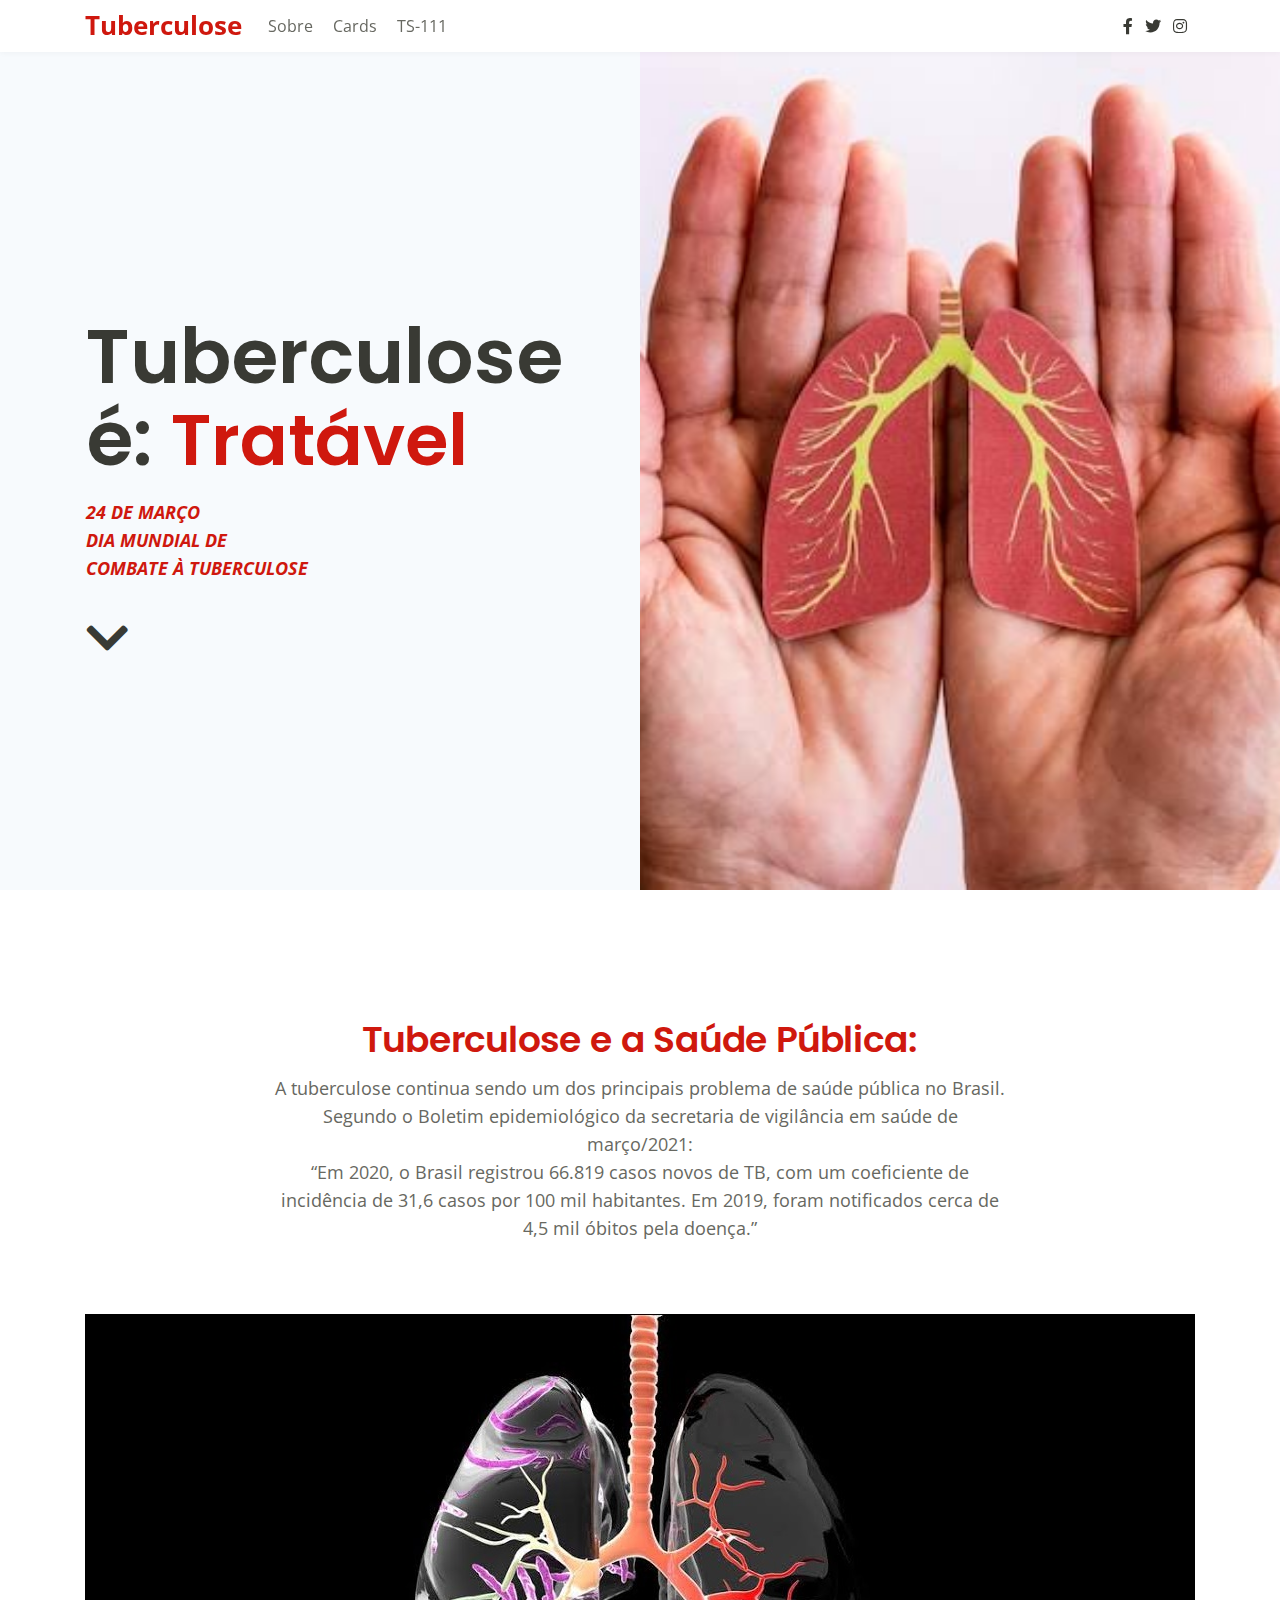
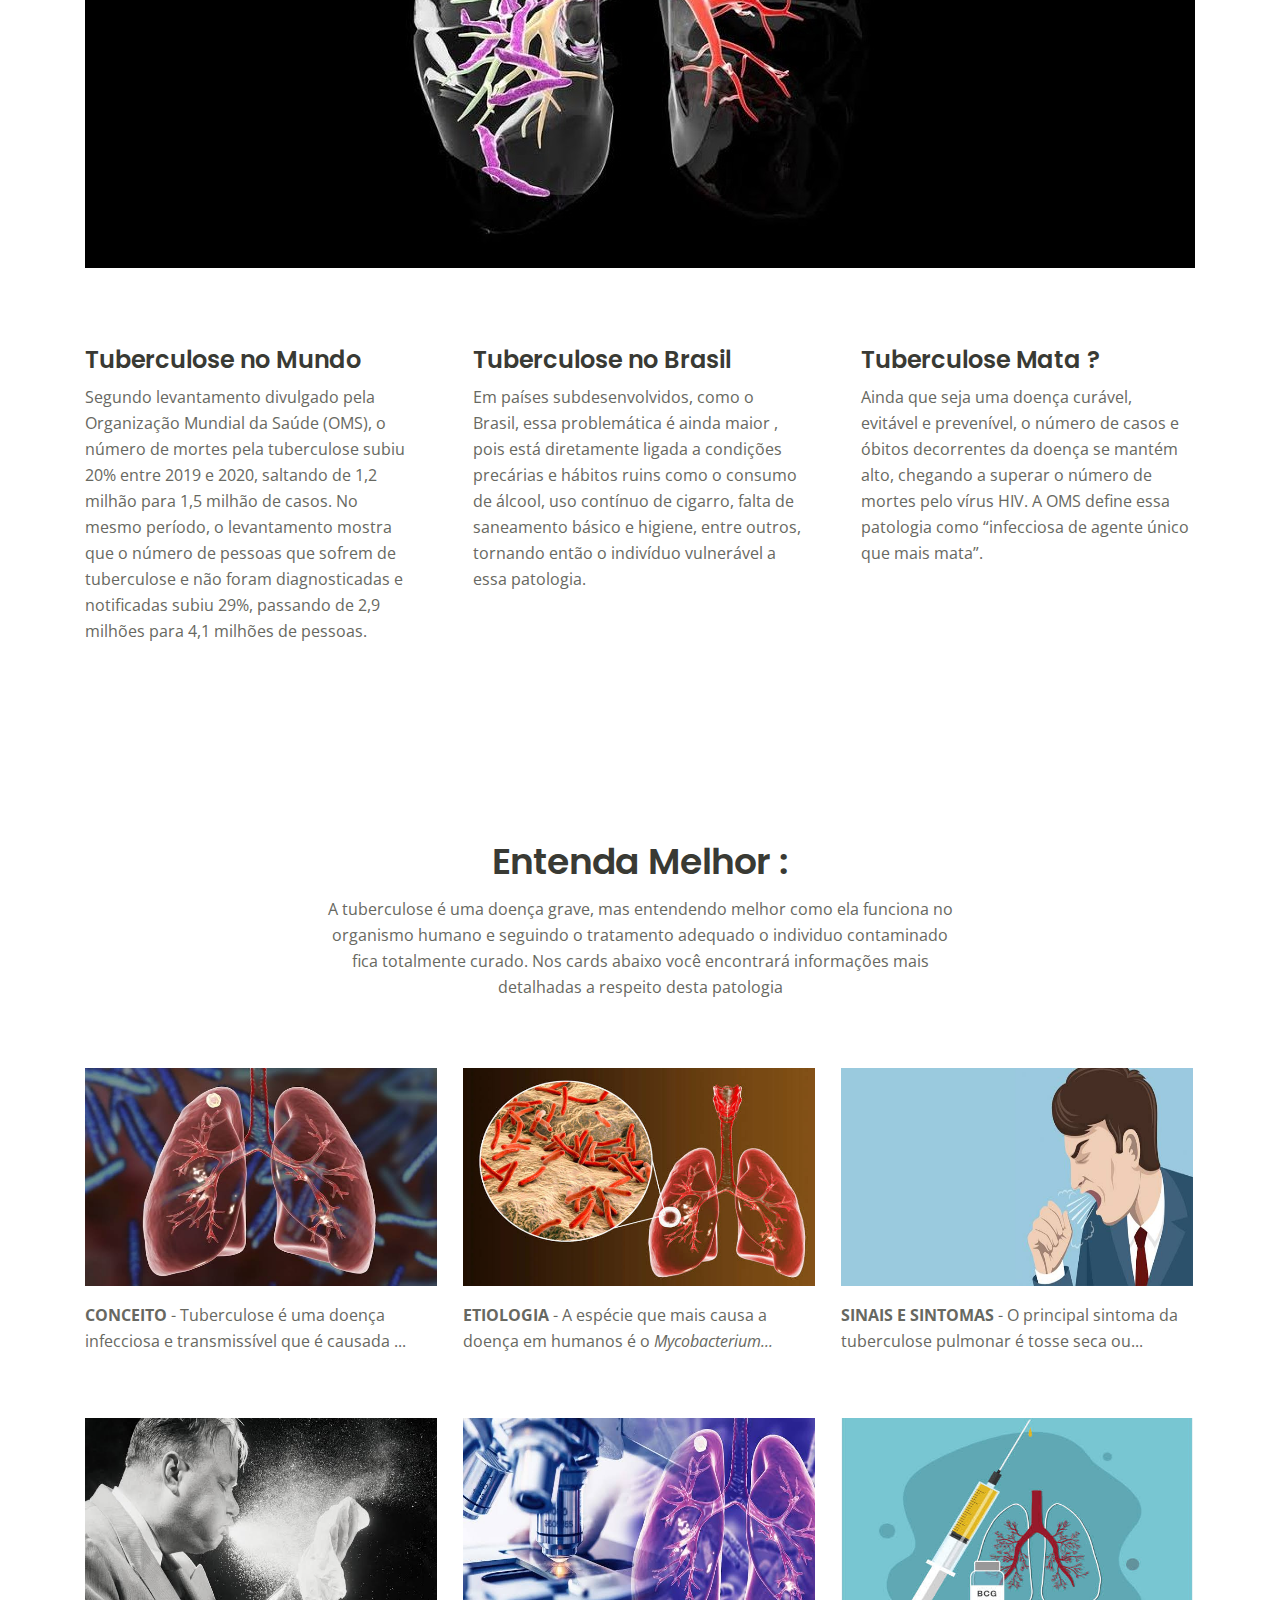
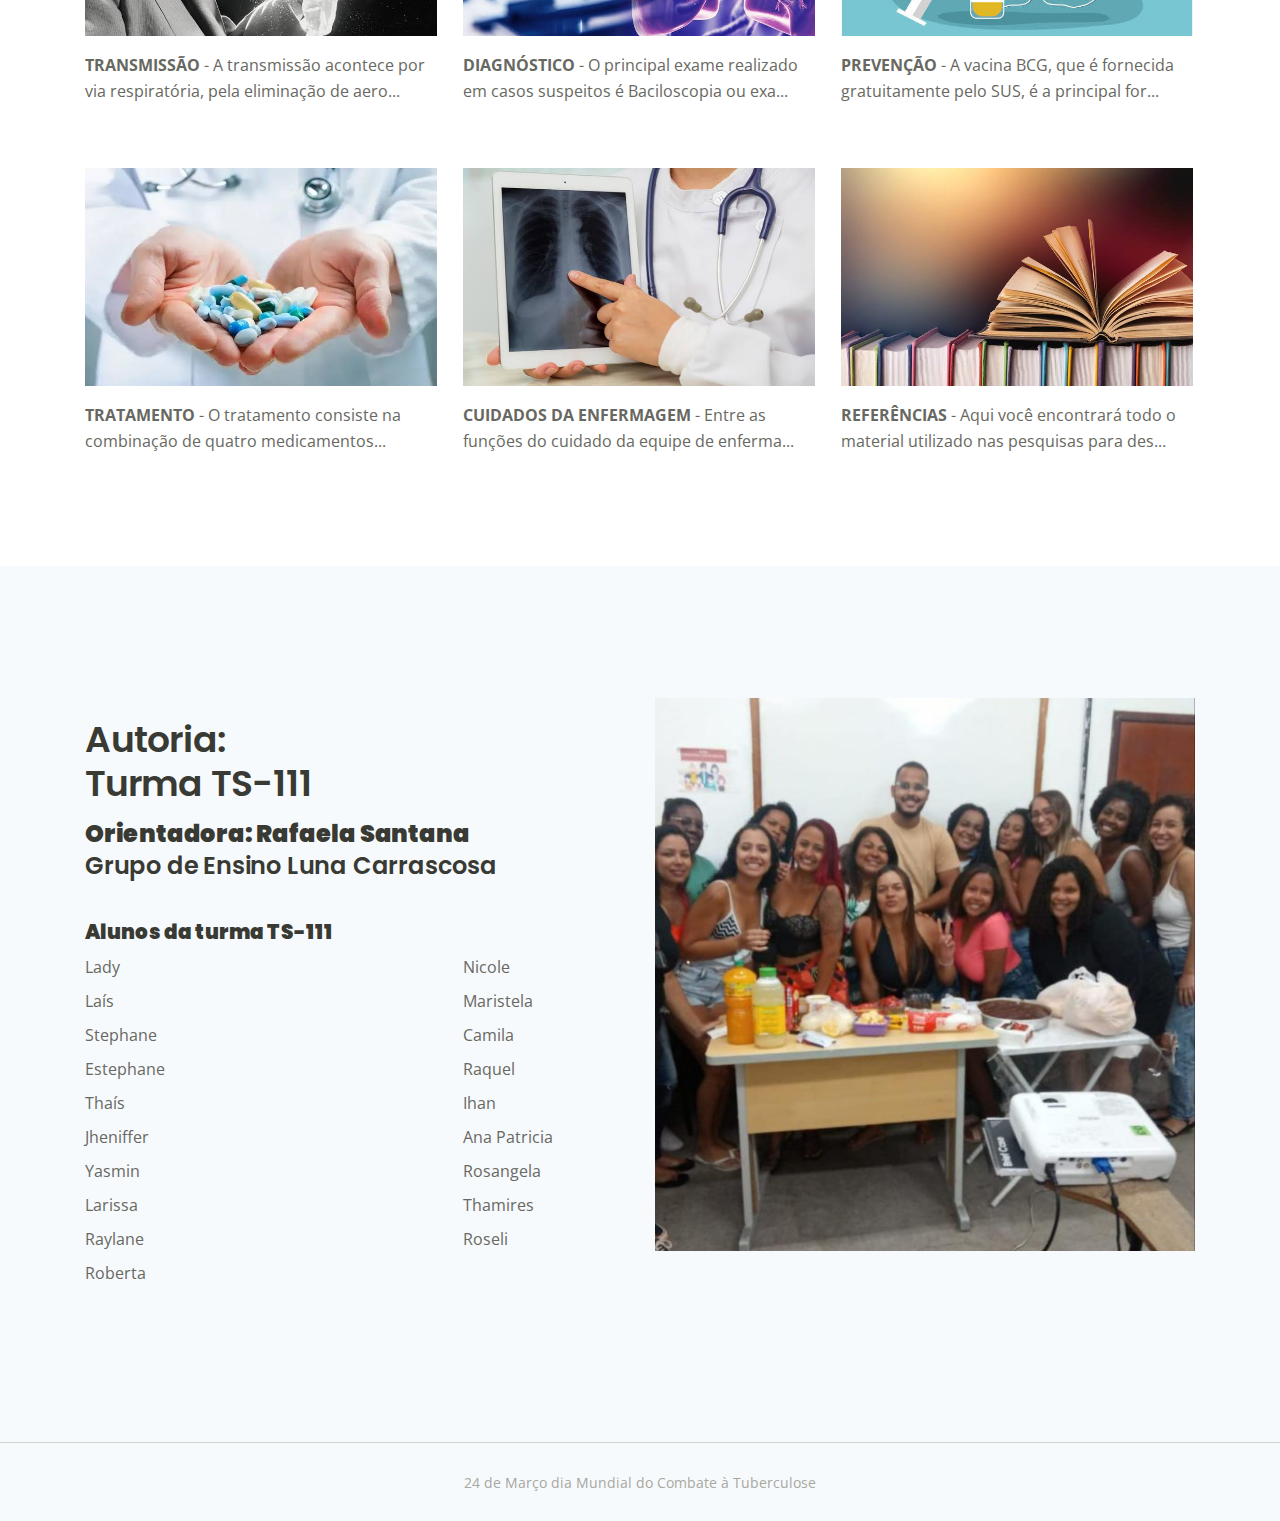
==== index.html @ 2d9b79b5 "favicon" ====
<!DOCTYPE html>
<html lang="en">
    <head>
        <meta charset="utf-8">
        <meta name="viewport" content="width=device-width, initial-scale=1, shrink-to-fit=no">
        
        <!-- SEO Meta Tags -->
        <meta name="description" content="Your description">
        <meta name="author" content="Your name">

        <!-- OG Meta Tags to improve the way the post looks when you share the page on Facebook, Twitter, LinkedIn -->
        <meta property="og:site_name" content="" /> <!-- website name -->
        <meta property="og:site" content="" /> <!-- website link -->
        <meta property="og:title" content=""/> <!-- title shown in the actual shared post -->
        <meta property="og:description" content="" /> <!-- description shown in the actual shared post -->
        <meta property="og:image" content="" /> <!-- image link, make sure it's jpg -->
        <meta property="og:url" content="" /> <!-- where do you want your post to link to -->
        <meta name="twitter:card" content="summary_large_image"> <!-- to have large image post format in Twitter -->

        <!-- Webpage Title -->
        <title>Tuberculose</title>
        
        <!-- Styles -->
        <link href="https://fonts.googleapis.com/css2?family=Open+Sans:ital,wght@0,400;0,600;0,700;1,400&family=Poppins:wght@600&display=swap" rel="stylesheet">
        <link href="css/bootstrap.css" rel="stylesheet">
        <link href="css/fontawesome-all.css" rel="stylesheet">
        <link href="css/styles.css" rel="stylesheet">
        
        <!-- Favicon  -->
        <link rel="icon" href="images/favicon1.png">
    </head>
    <body data-spy="scroll" data-target=".fixed-top">
        
        <!-- Navigation -->
        <nav class="navbar navbar-expand-lg fixed-top navbar-light">
            <div class="container">
                
                <!-- Text Logo - Use this if you don't have a graphic logo -->
                <a class="logotuberculose navbar-brand logo-text page-scroll" href="index.html">Tuberculose</a>

                <!-- Image Logo -->
                <!-- <a class="navbar-brand logo-image" href="index.html"><img src="images/logo.svg" alt="alternative"></a>  -->

                <button class="navbar-toggler p-0 border-0" type="button" data-toggle="offcanvas">
                    <span class="navbar-toggler-icon"></span>
                </button>

                <div class="navbar-collapse offcanvas-collapse" id="navbarsExampleDefault">
                    <ul class="navbar-nav">
                        <li class="nav-item">
                            <a class="nav-link page-scroll" href="#about">Sobre <span class="sr-only">(current)</span></a>
                        </li>
                        <!-- <li class="nav-item">
                            <a class="nav-link page-scroll" href="#services">Services</a>
                        </li> -->
                        <li class="nav-item">
                            <a class="nav-link page-scroll" href="#projects">Cards</a>
                        </li>
                        <li class="nav-item">
                            <a class="nav-link page-scroll" href="#contact">TS-111</a>
                        </li>
                    </ul>
                    <span class="nav-item social-icons ml-auto">
                        <a href="https://m.facebook.com/100064861501028/">
                            <span class="fab fa-facebook-f"></span>
                        </a>
                        <a href="https://twitter.com/minsaude?t=WbvckEgeOgrG7YgjN2jb_w&s=09">
                            <span class="fab fa-twitter"></span>
                        </a>
                        <a href="https://instagram.com/minsaude?igshid=YmMyMTA2M2Y=">
                            <span class="fab fa-instagram"></span>
                        </a>
                    </span>
                </div> <!-- end of navbar-collapse -->
            </div> <!-- end of container -->
        </nav> <!-- end of navbar -->
        <!-- end of navigation -->


        <!-- Header -->
        <header class="header">
            <div class="area-1">
                <div class="text-container">
                    <h1 class="h1-large">Tuberculose é: <span id="js-rotating">Tratável,Curável,Prevenível</span></h1>
                    <p class="p-large"><i><b><span class="marco24">24 DE MARÇO<br>DIA MUNDIAL DE<br> COMBATE À TUBERCULOSE</b></i></span> </p>
                    <a class="page-scroll" href="#about"><i class="fas fa-chevron-down"></i></a>
                </div> <!-- end of text-container -->
            </div><!-- end of area-1 on same line and no space between comments to eliminate margin white space --><div class="area-2"></div> <!-- end of area-2 -->
        </header> <!-- end of header -->
        <!-- end of header -->


        <!-- About -->
        <div id="about" class="basic-1">
            <div class="container">
                <div class="row">
                    <div class="col-lg-12">
                        <h2 class="h2-heading vermelhinho">Tuberculose e a Saúde Pública:</h2>
                        <p class="p-large">A tuberculose continua sendo um dos principais problema de saúde pública no Brasil. Segundo o Boletim epidemiológico da secretaria de vigilância em saúde de março/2021:<br> “Em 2020, o Brasil registrou 66.819 casos novos de TB, com um coeficiente de incidência de 31,6 casos por 100 mil habitantes. Em 2019, foram notificados cerca de 4,5 mil óbitos pela doença.”</p>
                    </div> <!-- end of col -->
                </div> <!-- end of row -->
                <div class="row">
                    <div class="col-lg-12">
                        <div class="image-container">
                            <img class="img-fluid" src="images/about.jpg" alt="alternative">
                        </div> <!-- end of image-container -->
                    </div> <!-- end of col -->
                </div> <!-- end of row -->
                <div class="row">
                    <div class="col-lg-12">
                        <div class="skill-box">
                            <h4>Tuberculose no Mundo</h4>
                            <p>Segundo levantamento divulgado pela Organização Mundial da Saúde (OMS), o número de mortes pela tuberculose subiu 20% entre 2019 e 2020, saltando de 1,2 milhão para 1,5 milhão de casos. No mesmo período, o levantamento mostra que o número de pessoas que sofrem de tuberculose e não foram diagnosticadas e notificadas subiu 29%, passando de 2,9 milhões para 4,1 milhões de pessoas.</p>
                        </div> <!-- end of skill-box -->
                        <div class="skill-box">
                            <h4>Tuberculose no Brasil</h4>
                            <p>Em países subdesenvolvidos, como o Brasil, essa problemática é ainda maior , pois está diretamente ligada a condições precárias e hábitos ruins como o consumo de álcool, uso contínuo de cigarro, falta de saneamento básico e higiene, entre outros, tornando então o indivíduo vulnerável a essa patologia.</p>
                        </div> <!-- end of skill-box -->
                        <div class="skill-box">
                            <h4>Tuberculose Mata ?</h4>
                            <p>Ainda que seja uma doença curável, evitável e prevenível, o número de casos e óbitos decorrentes da doença se mantém alto, chegando a superar o número de mortes pelo vírus HIV. A OMS define essa patologia como “infecciosa de agente único que mais mata”.</p>
                        </div> <!-- end of skill-box -->
                    </div> <!-- end of col -->
                </div> <!-- end of row -->
            </div> <!-- end of container -->
        </div> <!-- end of basic-1 -->
        <!-- end of about -->


        <!-- Services -->
        <!-- <div id="services" class="basic-2 bg-gray">
            <div class="container">
                <div class="row">
                    <div class="col-lg-12">
                        <h2 class="h2-heading">Odiout enimbait</h2>
                        <p class="p-heading">Odio ut enim blandit volutpat maecenas volutpat blandit aliquam etiam. Tortor dignissim convallis aenean et. Eget magna fermentum iaculis eu non</p>
                    </div> 
                </div> 
                <div class="row">
                    <div class="col-lg-6">
                        <ul class="list-unstyled first">
                            <li class="media">
                                <i class="fas fa-rocket"></i>
                                <div class="media-body">
                                    <h5>Faucibus pulvinar</h5>
                                    <p>Velit laoreet id donec ultrices tincidunt arcu habitasse platea dictumst quisque sagittis purus sit pulvinar</p>
                                </div>
                            </li>
                            <li class="media">
                                <i class="fas fa-bullhorn"></i>
                                <div class="media-body">
                                    <h5>Elementum integer</h5>
                                    <p>Velit laoreet id donec ultrices tincidunt arcu habitasse platea dictumst quisque sagittis purus sit pulvinar</p>
                                </div>
                            </li>
                            <li class="media">
                                <i class="fas fa-font"></i>
                                <div class="media-body">
                                    <h5>Enimnee Voluptare</h5>
                                    <p>Velit laoreet id donec ultrices tincidunt arcu habitasse platea dictumst quisque sagittis purus sit pulvinar</p>
                                </div>
                            </li>
                        </ul>
                    </div> 
                    <div class="col-lg-6">
                        <ul class="list-unstyled second">
                            <li class="media">
                                <i class="fas fa-keyboard"></i>
                                <div class="media-body">
                                    <h5>Dictumst quisque</h5>
                                    <p>Velit laoreet id donec ultrices tincidunt arcu habitasse platea dictumst quisque sagittis purus sit pulvinar</p>
                                </div>
                            </li>
                            <li class="media">
                                <i class="fas fa-photo-video"></i>
                                <div class="media-body">
                                    <h5>Purussit ametro</h5>
                                    <p>Velit laoreet id donec ultrices tincidunt arcu habitasse platea dictumst quisque sagittis purus sit pulvinar</p>
                                </div>
                            </li>
                            <li class="media">
                                <i class="fas fa-users"></i>
                                <div class="media-body">
                                    <h5>Conference speaking</h5>
                                    <p>Velit laoreet id donec ultrices tincidunt arcu habitasse platea dictumst quisque sagittis purus sit pulvinar</p>
                                </div>
                            </li>
                        </ul>
                    </div> 
                </div> 
            </div> 
        </div>  -->
        <!-- end of services -->


        <!-- Invitation -->

        <!-- <div class="basic-3">
            <div class="container">
                <div class="row">
                    <div class="col-lg-12">
                        <h4>Neque aliquam vestibulum morbi blandit cursus risus at. Donec adipiscing tristique risus nec feugiat in fermentum</h4>
                        <a class="btn-solid-lg page-scroll" href="#contact">Contact Me</a>
                    </div> 
                </div> 
            </div> 
        </div>  -->
        <!-- end of invitation -->


        <!-- Projects -->
        <div id="projects" class="cards-1">
            <div class="container">
                <div class="row">
                    <div class="col-lg-12">
                        <h2 class="h2-heading">Entenda Melhor :</h2>
                        <p class="p-heading">A tuberculose é uma doença grave, mas entendendo melhor como ela funciona no organismo humano e seguindo o tratamento adequado o individuo contaminado fica totalmente curado. Nos cards abaixo você encontrará informações mais detalhadas a respeito desta patologia</p>
                    </div> <!-- end of col -->
                </div> <!-- end of row -->
                <div class="row">
                    <div class="col-lg-12">
                        
                        <!-- Card -->
                        <div class="card">
                            <div class="card-image">
                                <a href="project.html">
                                    <img class="img-fluid" src="images/project-1.jpg" alt="alternative">
                                </a>
                            </div>
                            <div class="card-body">
                                <strong>CONCEITO</strong> - Tuberculose é uma doença infecciosa e transmissível que é causada ...
                            </div>
                        </div>
                        <!-- end of card -->

                        <!-- Card -->
                        <div class="card">
                            <div class="card-image">
                                <a href="project.html">
                                    <img class="img-fluid" src="images/project-2.jpg" alt="alternative">
                                </a>
                            </div>
                            <div class="card-body">
                                <strong>ETIOLOGIA</strong> - A espécie que mais causa a doença em humanos é o <i>Mycobacterium...</i>
                            </div>
                        </div>
                        <!-- end of card -->

                        <!-- Card -->
                        <div class="card">
                            <div class="card-image">
                                <a href="project.html">
                                    <img class="img-fluid" src="images/project-3.jpg" alt="alternative">
                                </a>
                            </div>
                            <div class="card-body">
                                <strong>SINAIS E SINTOMAS</strong> - O principal sintoma da tuberculose pulmonar é tosse seca ou...
                            </div>
                        </div>
                        <!-- end of card -->

                        <!-- Card -->
                        <div class="card">
                            <div class="card-image">
                                <a href="project.html">
                                    <img class="img-fluid" src="images/project-4.jpg" alt="alternative">
                                </a>
                            </div>
                            <div class="card-body">
                                <strong>TRANSMISSÃO</strong> - A transmissão acontece por via respiratória, pela eliminação de aero...
                            </div>
                        </div>
                        <!-- end of card -->

                        <!-- Card -->
                        <div class="card">
                            <div class="card-image">
                                <a href="project.html">
                                    <img class="img-fluid" src="images/project-5.jpg" alt="alternative">
                                </a>
                            </div>
                            <div class="card-body">
                                <strong>DIAGNÓSTICO</strong> - O principal exame realizado em casos suspeitos é Baciloscopia ou exa...
                            </div>
                        </div>
                        <!-- end of card -->

                        <!-- Card -->
                        <div class="card">
                            <div class="card-image">
                                <a href="project.html">
                                    <img class="img-fluid" src="images/project-6.jpg" alt="alternative">
                                </a>
                            </div>
                            <div class="card-body">
                                <strong>PREVENÇÃO</strong> - A vacina BCG, que é fornecida gratuitamente pelo SUS, é a principal for...
                            </div>
                        </div>
                        <!-- end of card -->

                        <!-- Card -->
                        <div class="card">
                            <div class="card-image">
                                <a href="project.html">
                                    <img class="img-fluid" src="images/project-7.jpg" alt="alternative">
                                </a>
                            </div>
                            <div class="card-body">
                                <strong>TRATAMENTO</strong> - O tratamento consiste na combinação de quatro medicamentos...
                            </div>
                        </div>
                        <!-- end of card -->

                        <!-- Card -->
                        <div class="card">
                            <div class="card-image">
                                <a href="project.html">
                                    <img class="img-fluid" src="images/project-8.jpg" alt="alternative">
                                </a>
                            </div>
                            <div class="card-body">
                                <strong>CUIDADOS DA ENFERMAGEM</strong> - Entre as funções do cuidado da equipe de enferma...
                            </div>
                        </div>
                        <!-- end of card -->

                        <!-- Card -->
                        <div class="card">
                            <div class="card-image">
                                <a href="project.html">
                                    <img class="img-fluid" src="images/project-9.jpg" alt="alternative">
                                </a>
                            </div>
                            <div class="card-body">
                                <strong>REFERÊNCIAS</strong> - Aqui você encontrará todo o material utilizado nas pesquisas para des...
                            </div>
                        </div>
                        <!-- end of card -->

                    </div> <!-- end of col -->
                </div> <!-- end of row -->
            </div> <!-- end of container -->
        </div> <!-- end of cards-1 -->
        <!-- end of projects -->


        <!-- Customers -->
        <!-- <div class="basic-4">
            <div class="container">
                <div class="row">
                    <div class="col-lg-12">
                        <p>Suspen disse pulvinar</p>
                        <div class="image-container">
                            <img class="img-fluid" src="images/customer-logo-1.png" alt="alternative">
                            <img class="img-fluid" src="images/customer-logo-2.png" alt="alternative">
                            <img class="img-fluid" src="images/customer-logo-3.png" alt="alternative">
                            <img class="img-fluid" src="images/customer-logo-4.png" alt="alternative">
                            <img class="img-fluid" src="images/customer-logo-5.png" alt="alternative">
                        </div> 
                    </div> 
                </div> 
            </div> 
        </div>  -->
        <!-- end of customers -->    


        <!-- Contact -->
        <div id="contact" class="form-1 bg-gray">
            <div class="container">
                <div class="row">
                    
                    <div class="col-lg-6">
                        <div class="text-container">
                            <h2 class="autoriah2">Autoria:<br> Turma TS-111</h2>
                            <h4 class="sub-heading"><b>Orientadora: Rafaela Santana</b><br>Grupo de Ensino Luna Carrascosa</h4>
                            

                            <!-- Contact Details -->
                            <ul class="list-unstyled li-space-lg">
                                <h5><b>Alunos da turma TS-111</b></h5>
                                <div class="divturma">
                                <div> <li>Lady  </li>
                                    <li>Laís   </li>
                                    <li>Stephane    </li>
                                    <li>Estephane     </li>
                                    <li> Thaís   </li>
                                    <li>Jheniffer   </li>
                                    <li>Yasmin  </li>
                                    <li>Larissa   </li>
                                    <li>Raylane    </li>
                                <li>Roberta</li></div>
                                    <div> <li>Nicole    </li>
                                        <li>Maristela   </li>
                                        <li>Camila    </li>
                                        <li>Raquel    </li>
                                        <li>Ihan   </li>
                                        <li>Ana Patricia   </li>
                                        <li>Rosangela </li>
                                        <li>Thamires   </li>
                                        <li>Roseli    </li></div></div>

                            </ul>
                            
                            <!-- end of contact details -->

                                <div class="hiden social-icons">
                                    <span class="fa-stack">
                                        <a href="#your-link">
                                            <i class="fas fa-circle fa-stack-2x"></i>
                                            <i class="fab fa-facebook-f fa-stack-1x"></i>
                                        </a>
                                    </span>
                                    <span class="fa-stack">
                                        <a href="#your-link">
                                            <i class="fas fa-circle fa-stack-2x"></i>
                                            <i class="fab fa-twitter fa-stack-1x"></i>
                                        </a>
                                    </span>
                                    <span class="fa-stack">
                                        <a href="#your-link">
                                            <i class="fas fa-circle fa-stack-2x"></i>
                                            <i class="fab fa-pinterest-p fa-stack-1x"></i>
                                        </a>
                                    </span>
                                    <span class="fa-stack">
                                        <a href="#your-link">
                                            <i class="fas fa-circle fa-stack-2x"></i>
                                            <i class="fab fa-instagram fa-stack-1x"></i>
                                        </a>
                                    </span>
                                    <span class="fa-stack">
                                        <a href="#your-link">
                                            <i class="fas fa-circle fa-stack-2x"></i>
                                            <i class="fab fa-instagram fa-stack-1x"></i>
                                        </a>
                                    </span>
                            </div> <!-- end of social icons -->
                        </div> <!-- end of text-container -->
                    </div> <!-- end of col -->
                    <div class="col-lg-6">
                        <img class="foto111" src="images/fotoTs111.jpg" alt="">
                        <!-- Contact Form -->
                        <!-- <form id="contactForm">
                            <div class="form-group">
                                <input type="text" class="form-control-input" id="cname" required>
                                <label class="label-control" for="cname">Name</label>
                            </div>
                            <div class="form-group">
                                <input type="email" class="form-control-input" id="cemail" required>
                                <label class="label-control" for="cemail">Email</label>
                            </div>
                            <div class="form-group">
                                <textarea class="form-control-textarea" id="cmessage" required></textarea>
                                <label class="label-control" for="cmessage">Project details</label>
                            </div>
                            <div class="form-group">
                                <button type="submit" class="form-control-submit-button">Submit</button>
                            </div>
                        </form> -->
                        <!-- end of contact form -->

                    </div> <!-- end of col-lg-6 -->
                </div> <!-- end of row -->
            </div> <!-- end of container -->
        </div> <!-- end of form-1 -->  
        <!-- end of contact -->


        <!-- Copyright -->
        <div class="copyright bg-gray">
            <div class="container">
                <div class="row">
                    <div class="col-lg-12">
                        <p class="p-small">24 de Março dia Mundial do Combate à Tuberculose</p>
                    </div> <!-- end of col -->
                </div> <!-- enf of row -->
            </div> <!-- end of container -->
        </div> <!-- end of copyright --> 
        <!-- end of copyright -->
        
            
        <!-- Scripts -->
        <script src="js/jquery.min.js"></script> <!-- jQuery for Bootstrap's JavaScript plugins -->
        <script src="js/bootstrap.min.js"></script> <!-- Bootstrap framework -->
        <script src="js/jquery.easing.min.js"></script> <!-- jQuery Easing for smooth scrolling between anchors -->
        <script src="js/morphext.min.js"></script> <!-- Morphtext rotating text in the header -->
        <script src="js/scripts.js"></script> <!-- Custom scripts -->
    </body>
</html>
---- css/styles.css ----
/* Description: Master CSS file */

/*****************************************
Table Of Contents:
- General Styles
- Navigation
- Header
- About
- Services
- Invitation
- Projects
- Customers
- Contact
- Copyright
- Back To Top Button
- Extra Pages
- Media Queries
******************************************/

/*****************************************
Colors:
- Backgrounds - light gray #f7fafd
- Buttons, icons - orange #d79491
- Headings text - dark gray #393a34
- Body text - dark gray #676861
******************************************/


/**************************/
/*     General Styles     */
/**************************/
.marco24{
	color: #cf180e;
}
.foto111{
	
	width: 100%;
	object-fit: contain;
}
.hiden{
	visibility: hidden;
	display: none;
}

.divturma{
	width: 100%;
	justify-content: space-between;
	display: flex;
}


body,
html {
    width: 100%;
	height: 100%;
}

body, p {
	color: #676861; 
	font: 400 1rem/1.625rem "Open Sans", sans-serif;
}

h1 {
	color: #393a34;
	font-weight: 600;
	font-size: 2.75rem;
	line-height: 3.375rem;
	font-family: "Poppins";
}

h2 {
	color: #393a34;
	font-weight: 600;
	font-size: 2.25rem;
	line-height: 2.75rem;
	font-family: "Poppins";
	letter-spacing: -0.2px;
}

h3 {
	color: #393a34;
	font-weight: 600;
	font-size: 1.75rem;
	line-height: 2.25rem;
	font-family: "Poppins";
	letter-spacing: -0.2px;
}

h4 {
	color: #393a34;
	font-weight: 600;
	font-size: 1.5rem;
	line-height: 2rem;
	font-family: "Poppins";
	letter-spacing: -0.2px;	
}

h5 {
	color: #393a34;
	font-weight: 600;
	font-size: 1.25rem;
	font-family: "Poppins";
	line-height: 1.75rem;
}

h6 {
	color: #393a34;
	font-weight: 600;
	font-size: 1rem;
	font-family: "Poppins";
	line-height: 1.5rem;
}

.p-large {
	font-size: 1.125rem;
	line-height: 1.75rem;
}

.p-small {
	font-size: 0.875rem;
	line-height: 1.5rem;
}

.testimonial-text {
	font-style: italic;
}

.testimonial-author {
	font-weight: 600;
	font-size: 1rem;
	line-height: 1.5rem;
	font-family: "Poppins";
}

.li-space-lg li {
	margin-bottom: 0.5rem;
}

a {
	color: #676861;
	text-decoration: underline;
}

a:hover {
	color: #676861;
	text-decoration: underline;
}

.no-line {
	text-decoration: none;
}

.no-line:hover {
	text-decoration: none;
}

.orange {
	color: #d79491;
}

.bg-gray {
	background-color: #f7fafd;
}

.hr-heading {
	width: 64px;
	height: 2px;
	margin-top: 0;
	border: none;
	background: linear-gradient(to bottom right, rgba(253, 111, 45, 1), rgba(248, 58, 94, 1));
	opacity: 0.8;
}

.btn-solid-reg {
	display: inline-block;
	padding: 1.375rem 2.25rem 1.375rem 2.25rem;
	border: 1px solid #d79491;
	background-color: #d79491;
	color: #ffffff;
	font-weight: 600;
	font-size: 0.875rem;
	line-height: 0;
	text-decoration: none;
	transition: all 0.2s;
}

.btn-solid-reg:hover {
	border: 1px solid #d79491;
	background-color: transparent;
	color: #d79491; /* needs to stay here because of the forced color property of a tag */
	text-decoration: none;
}

.btn-solid-lg {
	display: inline-block;
	padding: 1.625rem 2.625rem 1.625rem 2.625rem;
	border: 1px solid #d79491;
	background-color: #d79491;
	color: #ffffff;
	font-weight: 600;
	font-size: 0.875rem;
	line-height: 0;
	text-decoration: none;
	transition: all 0.2s;
}

.btn-solid-lg:hover {
	border: 1px solid #d79491;
	background-color: transparent;
	color: #d79491; /* needs to stay here because of the forced color property of a tag */
	text-decoration: none;
}

.btn-outline-reg {
	display: inline-block;
	padding: 1.375rem 2.25rem 1.375rem 2.25rem;
	border: 1px solid #393a34;
	background-color: transparent;
	color: #393a34;
	font-weight: 600;
	font-size: 0.875rem;
	line-height: 0;
	text-decoration: none;
	transition: all 0.2s;
}

.btn-outline-reg:hover {
	border: 1px solid #393a34;
	background-color: #393a34;
	color: #ffffff;
	text-decoration: none;
}

.btn-outline-lg {
	display: inline-block;
	padding: 1.625rem 2.625rem 1.625rem 2.625rem;
	border: 1px solid #393a34;
	background-color: transparent;
	color: #393a34;
	font-weight: 600;
	font-size: 0.875rem;
	line-height: 0;
	text-decoration: none;
	transition: all 0.2s;
}

.btn-outline-lg:hover {
	border: 1px solid #393a34;
	background-color: #393a34;
	color: #ffffff;
	text-decoration: none;
}

.btn-outline-sm {
	display: inline-block;
	padding: 1rem 1.5rem 1rem 1.5rem;
	border: 1px solid #393a34;
	background-color: transparent;
	color: #393a34;
	font-weight: 600;
	font-size: 0.875rem;
	line-height: 0;
	text-decoration: none;
	transition: all 0.2s;
}

.btn-outline-sm:hover {
	border: 1px solid #393a34;
	background-color: #393a34;
	color: #ffffff;
	text-decoration: none;
}

.form-group {
	position: relative;
	margin-bottom: 1.25rem;
}

.label-control {
	position: absolute;
	top: 0.875rem;
	left: 1.375rem;
	color: #7d838a;
	opacity: 1;
	font-size: 0.875rem;
	line-height: 1.5rem;
	cursor: text;
	transition: all 0.2s ease;
}

.form-control-input:focus + .label-control,
.form-control-input.notEmpty + .label-control,
.form-control-textarea:focus + .label-control,
.form-control-textarea.notEmpty + .label-control {
	top: 0.125rem;
	color: #393a34;
	opacity: 1;
	font-size: 0.75rem;
	font-weight: 700;
}

.form-control-input,
.form-control-select {
	display: block; /* needed for proper display of the label in Firefox, IE, Edge */
	width: 100%;
	padding-top: 1.125rem;
	padding-bottom: 0.125rem;
	padding-left: 1.25rem;
	border: 1px solid #dadada;
	background-color: #ffffff;
	color: #676861;
	font-size: 0.875rem;
	line-height: 1.875rem;
	transition: all 0.2s;
	-webkit-appearance: none; /* removes inner shadow on form inputs on ios safari */
}

.form-control-select {
	padding-top: 0.5rem;
	padding-bottom: 0.5rem;
	height: 3.25rem;
	color: #7d838a;
}

select {
    /* you should keep these first rules in place to maintain cross-browser behavior */
    -webkit-appearance: none;
	-moz-appearance: none;
	-ms-appearance: none;
    -o-appearance: none;
    appearance: none;
    background-image: url('../images/down-arrow.png');
    background-position: 96% 50%;
    background-repeat: no-repeat;
    outline: none;
}

.form-control-textarea {
	display: block; /* used to eliminate a bottom gap difference between Chrome and IE/FF */
	width: 100%;
	height: 13rem; /* used instead of html rows to normalize height between Chrome and IE/FF */
	padding-top: 1.5rem;
	padding-left: 1.25rem;
	border: 1px solid #dadada;
	background-color: #ffffff;
	color: #676861;
	font-size: 0.875rem;
	line-height: 1.5rem;
	transition: all 0.2s;
}

.form-control-input:focus,
.form-control-select:focus,
.form-control-textarea:focus {
	border: 1px solid #a1a1a1;
	outline: none; /* Removes blue border on focus */
}

.form-control-input:hover,
.form-control-select:hover,
.form-control-textarea:hover {
	border: 1px solid #a1a1a1;
}

.checkbox {
	font-size: 0.75rem;
	line-height: 1.25rem;
}

input[type='checkbox'] {
	vertical-align: -10%;
	margin-right: 0.5rem;
}

.form-control-submit-button {
	display: inline-block;
	width: 100%;
	height: 3.25rem;
	border: 1px solid #d79491;
	background-color: #d79491;
	color: #ffffff;
	font-weight: 600;
	font-size: 0.875rem;
	line-height: 0;
	cursor: pointer;
	transition: all 0.2s;
}

.form-control-submit-button:hover {
	border: 1px solid #d79491;
	background-color: transparent;
	color: #d79491;
}

/* Fade Animation For Image Lightbox And Morphtext - Magnific Popup  */
@-webkit-keyframes fadeIn {
	from {
		opacity: 0;
	}
	to {
		opacity: 1;
	}
}

@keyframes fadeIn {
	from {
		opacity: 0;
	}
	to {
		opacity: 1;
	}
}

.fadeIn {
	-webkit-animation: fadeIn 0.6s;
	animation: fadeIn 0.6s;
}

@-webkit-keyframes fadeOut {
	from {
		opacity: 1;
	}
	to {
		opacity: 0;
	}
}

@keyframes fadeOut {
	from {
		opacity: 1;
	}
	to {
		opacity: 0;
	}
}

.fadeOut {
	-webkit-animation: fadeOut 0.8s;
	animation: fadeOut 0.8s;
}
/* end of fade animation for image lightbox and morphtext - magnific popup */


/**********************/
/*     Navigation     */
/**********************/
.navbar {
	background-color: #ffffff;
	font-size: 1rem;
	line-height: 1rem;
	box-shadow: 0 1px 6px 0 rgba(0, 0, 0, 0.04);
}

.navbar .logo-image img {
    width: 91px;
	height: 22px;
}

.navbar .logo-text {
	/* color: #676861; */
	color: #cf180e;
	font-weight: 700;
	font-size: 1.625rem;
	line-height: 1rem;
	text-decoration: none;
}

.vermelhinho{
	color: #cf180e;
}
.navbar .logo-text:hover{
	color: #f30808;
}


.offcanvas-collapse {
	position: fixed;
	top: 3.25rem; /* adjusts the height between the top of the page and the offcanvas menu */
	bottom: 0;
	left: 100%;
	width: 100%;
	padding-right: 1rem;
	padding-left: 1rem;
	overflow-y: auto;
	visibility: hidden;
	background-color: #ffffff;
	transition: visibility .3s ease-in-out, -webkit-transform .3s ease-in-out;
	transition: transform .3s ease-in-out, visibility .3s ease-in-out;
	transition: transform .3s ease-in-out, visibility .3s ease-in-out, -webkit-transform .3s ease-in-out;
}

.offcanvas-collapse.open {
	visibility: visible;
	-webkit-transform: translateX(-100%);
	transform: translateX(-100%);
}

.navbar .navbar-nav {
	margin-top: 0.75rem;
	margin-bottom: 0.5rem;
}

.navbar .nav-item .nav-link {
	padding-top: 0.625rem;
	padding-bottom: 0.625rem;
	color: #676861;
	text-decoration: none;
	transition: all 0.2s ease;
}

.navbar .nav-item .nav-link:hover,
.navbar .nav-item .nav-link.active {
	color: #f30808;
}

.navbar .social-icons a {
	text-decoration: none;
}

.navbar .fab {
	margin-right: 0.5rem;
	font-size: 1rem;
	color: #393a34;
	text-decoration: none;
	transition: all 0.2s ease;
}

.navbar .fab:hover {
	color: #f30808;
}

.navbar .navbar-toggler {
	padding: 0;
	border: none;
	font-size: 1.25rem;
}


/******************/
/*     Header     */
/******************/
.header {
	background-color: #f7fafd;
}

.header .area-1 {
	padding: 8rem 1rem 5rem 1rem;
}

.header .text-container {
	max-width: 510px;
	margin-right: auto;
	margin-left: auto;
	text-align: center;
}

.header .h1-large {
	margin-bottom: 0.75rem;
}

.header #js-rotating {
	color: #cf180e;
	font-size: 4.405rem;
}

.header .p-large {
	margin-bottom: 1.5rem;
}

.header .fas {
	color: #393a34;
	font-size: 3rem;
	transition: all 0.2s; 
}

.header .fas:hover {
	color: #d79491;
}

.header .area-2 {
	height: 400px;
	background: url('../images/header-background.jpg') center center no-repeat;
	background-size: cover;
}


/*****************/
/*     About     */
/*****************/
.basic-1 {
	padding-top: 8rem;
	padding-bottom: 0.75rem;
}

.basic-1 .h2-heading {
	margin-bottom: 0.75rem;
	text-align: center;
}

.basic-1 .p-large {
	margin-bottom: 4.5rem;
	text-align: center;
}

.basic-1 .image-container {
	margin-bottom: 4.75rem;
}

.basic-1 .skill-box {
	margin-bottom: 2.5rem;
}


/********************/
/*     Services     */
/********************/
.basic-2 {
	padding-top: 8.25rem;
	padding-bottom: 5.375rem;
}

.basic-2 .h2-heading {
	margin-bottom: 0.75rem;
	text-align: center;
}

.basic-2 .p-heading {
	margin-bottom: 4rem;
	text-align: center;
}

.basic-2 .list-unstyled .media {
	margin-bottom: 2rem;
}

.basic-2 .list-unstyled .fas {
	margin-top: 0.125rem;
	color: #d79491;
	font-size: 3.25rem;
}

.basic-2 .list-unstyled .media-body {
	margin-left: 1.5rem;
}


/**********************/
/*     Invitation     */
/**********************/
.basic-3 {
	padding-top: 8rem;
	padding-bottom: 8.5rem;
	background: linear-gradient(to bottom right, rgba(214, 147, 145, 0.9), rgba(214, 147, 145, 0.9)), url('../images/invitation-background.jpg') center center no-repeat;
	background-size: cover;
	text-align: center;
}

.basic-3 h4 {
	margin-bottom: 1.75rem;
	color: #ffffff;
}

.basic-3 .btn-solid-lg {
	border-color: #ffffff;
	background-color: #ffffff;
	color: #d79491;
}

.basic-3 .btn-solid-lg:hover {
	background-color: transparent;
	color: #ffffff;
}


/********************/
/*     Projects     */
/********************/
.cards-1 {
	padding-top: 4rem;
	padding-bottom: 3rem;
}

.cards-1 .h2-heading {
	margin-bottom: 0.75rem;
	text-align: center;
}

.cards-1 .p-heading {
	margin-bottom: 4.25rem;
	text-align: center;
}

.cards-1 .card {
	margin-bottom: 4rem;
	border: none;
}

/* Hover Animation */
.cards-1 .card-image {
	overflow: hidden;
	margin-right: auto;
	margin-left: auto;
}

.cards-1 .card-image img {
	margin: 0;
	transition: all 0.2s;
	height: 218px;
    width: 400px;
}

.cards-1 .card-image:hover img {
	-moz-transform: scale(1.15);
	-webkit-transform: scale(1.15);
	transform: scale(1.15);
} 
/* end of hover animation */

.cards-1 .card-body {
	padding: 1rem 0 0 0;
}


/*********************/
/*     Customers     */
/*********************/
.basic-4 {
	padding-top: 1rem;
	padding-bottom: 6rem;
	text-align: center;
}

.basic-4 p {
	margin-bottom: 1.75rem;
}

.basic-4 img {
	display: block;
	max-width: 180px;
	margin-right: auto;
	margin-bottom: 2.75rem;
	margin-left: auto;
}


/*******************/
/*     Contact     */
/*******************/
.form-1 {
	padding-top: 8.25rem;
	padding-bottom: 7.25rem;
}

.form-1 .text-container {
	margin-bottom: 4.5rem;
}

.form-1 h2 {
	margin-bottom: 0.75rem;
}

.form-1 .sub-heading {
	margin-bottom: 2.25rem;
}

.form-1 .list-unstyled {
	margin-bottom: 2rem;
}

.form-1 .fa-stack {
	width: 2em;
	margin-right: 0.25rem;
	font-size: 1.5rem;
}

.form-1 .fa-stack-2x {
	color: #d79491;
	transition: all 0.2s ease;
}

.form-1 .fa-stack-1x {
	color: #ffffff;
	transition: all 0.2s ease;
}

.form-1 .fa-stack:hover .fa-stack-2x {
	color: #393a34;
}

.form-1 .fa-stack:hover .fa-stack-1x {
	color: #ffffff;
}


/*********************/
/*     Copyright     */
/*********************/
.copyright {
	padding-top: 1.75rem;
	padding-bottom: 0.625rem;
	border-top: 1px solid #d2d3cc;
	text-align: center;
}

.copyright p,
.copyright a {
	color: #a7a89f;
	text-decoration: none;
}


/******************************/
/*     Back To Top Button     */
/******************************/
a.back-to-top {
	position: fixed;
	z-index: 999;
	right: 12px;
	bottom: 12px;
	display: none;
	width: 42px;
	height: 42px;
	border-radius: 30px;
	background: #cf180e85 url("../images/up-arrow.png") no-repeat center 47%;
	background-size: 18px 18px;
	text-indent: -9999px;
}

a:hover.back-to-top {
	background-color: #cf180e85;
}


/***********************/
/*     Extra Pages     */
/***********************/
.ex-header {
	padding-top: 8.5rem;
	padding-bottom: 4.5rem;
}

.ex-basic-1 .list-unstyled .fas {
	color: #d79491;
	font-size: 0.375rem;
	line-height: 1.625rem;
}

.ex-basic-1 .list-unstyled .media-body {
	margin-left: 0.5rem;
}

.ex-basic-1 .text-box {
	padding: 1.25rem 1.25rem 0.5rem 1.25rem;
	background-color: #f7fafd;
}

.ex-cards-1 .card {
	border: none;
	background-color: transparent;
}

.ex-cards-1 .card .fa-stack {
	width: 2em;
	font-size: 1.125rem;
}

.ex-cards-1 .card .fa-stack-2x {
	color: #d79491;
}

.ex-cards-1 .card .fa-stack-1x {
	color: #ffffff;
	font-weight: 600;
	line-height: 2.125rem;
}

.ex-cards-1 .card .list-unstyled .media-body {
	margin-left: 0.75rem;
}

.ex-cards-1 .card .list-unstyled .media-body h5 {
	margin-top: 0.125rem;
	margin-bottom: 0.375rem;
}

.ex-form-1 .text-box {
	padding: 2.5rem 1.5rem 1.5rem 1.75rem;
	border-radius: 10px;
	background-color: #f7fafd;
}


/*************************/
/*     Media Queries     */
/*************************/	
/* Min-width 768px */
@media (max-width: 600px){
	.header #js-rotating {
		color: #cf180e;
		font-size: 3.405rem;
	}
}

@media (min-width: 768px) {

	/* Header */
	.header .area-2 {
		height: 500px;
	}


	/* end of header */


	/* Partners */
	.basic-4 img {
		display: inline-block;
		margin-right: 1rem;
		margin-left: 1rem;
	}
	/* end of partners */


	/* Extra Pages */
	.ex-basic-1 .text-box {
		padding: 2rem 2rem 1.125rem 2rem;
	}
	/* end of extra pages */
}
/* end of min-width 768px */


/* Min-width 992px */
@media (min-width: 992px) {
	
	/* General Styles */
	.h2-heading {
		width: 35.25rem;
		margin-right: auto;
		margin-left: auto;
	}

	.p-heading {
		width: 40rem;
		margin-right: auto;
		margin-left: auto;
	}
	/* end of general styles */


	/* Navigation */
	.offcanvas-collapse {
		position: static;
		top: auto;
		bottom: auto;
		left: auto;
		width: auto;
		padding-right: 0;
		padding-left: 0;
		background-color: transparent;
		overflow-y: visible;
		visibility: visible;
	}

	.offcanvas-collapse.open {
		-webkit-transform: none;
		transform: none;
	}

	.navbar .navbar-brand {
		padding-top: 0.25rem;
		padding-bottom: 0.375rem;
	}

	.navbar .navbar-nav {
		margin-top: 0;
		margin-bottom: 0;
	}
	
	.navbar .nav-item .nav-link {
		padding-right: 0.625rem;
		padding-left: 0.625rem;
	}
	/* end of navigation */
	

	/* Header */
	.header {
		height: 700px;
	}

	.header .area-1 {
		display: inline-block;
		width: 50%;
		height: 100%;
		padding: 14.5rem 0 0 0;
	}

	.header .text-container {
		width: 400px;
		max-width: 100%;
		margin-right: 3.5rem;
		text-align: left;
	}

	.header .area-2 {
		display: inline-block;
		width: 50%;
		height: 100%;
		vertical-align: top;
	}
	/* end of header */


	/* About */
	.basic-1 .p-large {
		width: 46rem;
		margin-right: auto;
		margin-left: auto;
	}
	/* end of about */


	/* Invitation */
	.basic-3 h4 {
		width: 48rem;
		margin-right: auto;
		margin-left: auto;
	}
	/* end of invitation */


	/* Projects */
	.cards-1 .card {
		display: inline-block;
		width: 300px;
		vertical-align: top;
	}
	
	.cards-1 .card:nth-of-type(3n+2) {
		margin-right: 0.625rem;
		margin-left: 0.625rem;
	}
	/* end of projects */


	/* Contact */
	.form-1 .text-container {
		margin-bottom: 0;
	}
	/* end of contact */


	/* Extra Pages */
	.ex-cards-1 .card {
		display: inline-block;
		width: 296px;
		vertical-align: top;
	}

	.ex-cards-1 .card:nth-of-type(3n+2) {
		margin-right: 1rem;
		margin-left: 1rem;
	}
	/* end of extra pages */
}
/* end of min-width 992px */


/* Min-width 1200px */
@media (min-width: 1200px) {

	/* General Styles */
	.h1-large {
		font-size: 4.75rem;
		line-height: 5.125rem;
	}
	/* end of general styles */


	/* Header */
	.header {
		height: 890px;
	}

	.header .area-1 {
		padding-top: 19.75rem;
	}

	.header .text-container {
		width: 460px;
		margin-right: 5.875rem;
	}

	.header .h1-large {
		margin-bottom: 1rem;
	}

	.header .p-large {
		margin-bottom: 2rem;
	}
	/* end of header */


	/* About */
	.basic-1 {
		padding-bottom: 4.75rem;
	}

	.basic-1 .skill-box {
		display: inline-block;
		width: 330px;
		vertical-align: top;
	}
	
	.basic-1 .skill-box:nth-of-type(3n+2) {
		margin-right: 3.375rem;
		margin-left: 3.375rem;
	}
	/* end of about */


	/* Services */
	.basic-2 .list-unstyled.first {
		margin-right: 1.75rem;
	}

	.basic-2 .list-unstyled.second {
		margin-left: 1.75rem;
	}
	/* end of services */


	/* Projects */
	.cards-1 .card {
		width: 352px;
	}
	
	.cards-1 .card:nth-of-type(3n+2) {
		margin-right: 1.375rem;
		margin-left: 1.375rem;
	}
	/* end of projects */


	/* Partners */
	.basic-4 img {
		margin-right: 1.5rem;
		margin-left: 1.5rem;
	}

	.basic-4 img:first-of-type {
		margin-left: 0;
	}

	.basic-4 img:last-of-type {
		margin-right: 0;
	}
	/* end of partners */


	/* Contact */
	.form-1 .text-container {
		margin-top: 1.25rem;
		margin-right: 4.5rem;
	}
	/* end of contact */


	/* Extra Pages */
	.ex-cards-1 .card {
		width: 336px;
	}

	.ex-cards-1 .card:nth-of-type(3n+2) {
		margin-right: 2.875rem;
		margin-left: 2.875rem;
	}
	/* end of extra pages */
}
/* end of min-width 1200px */
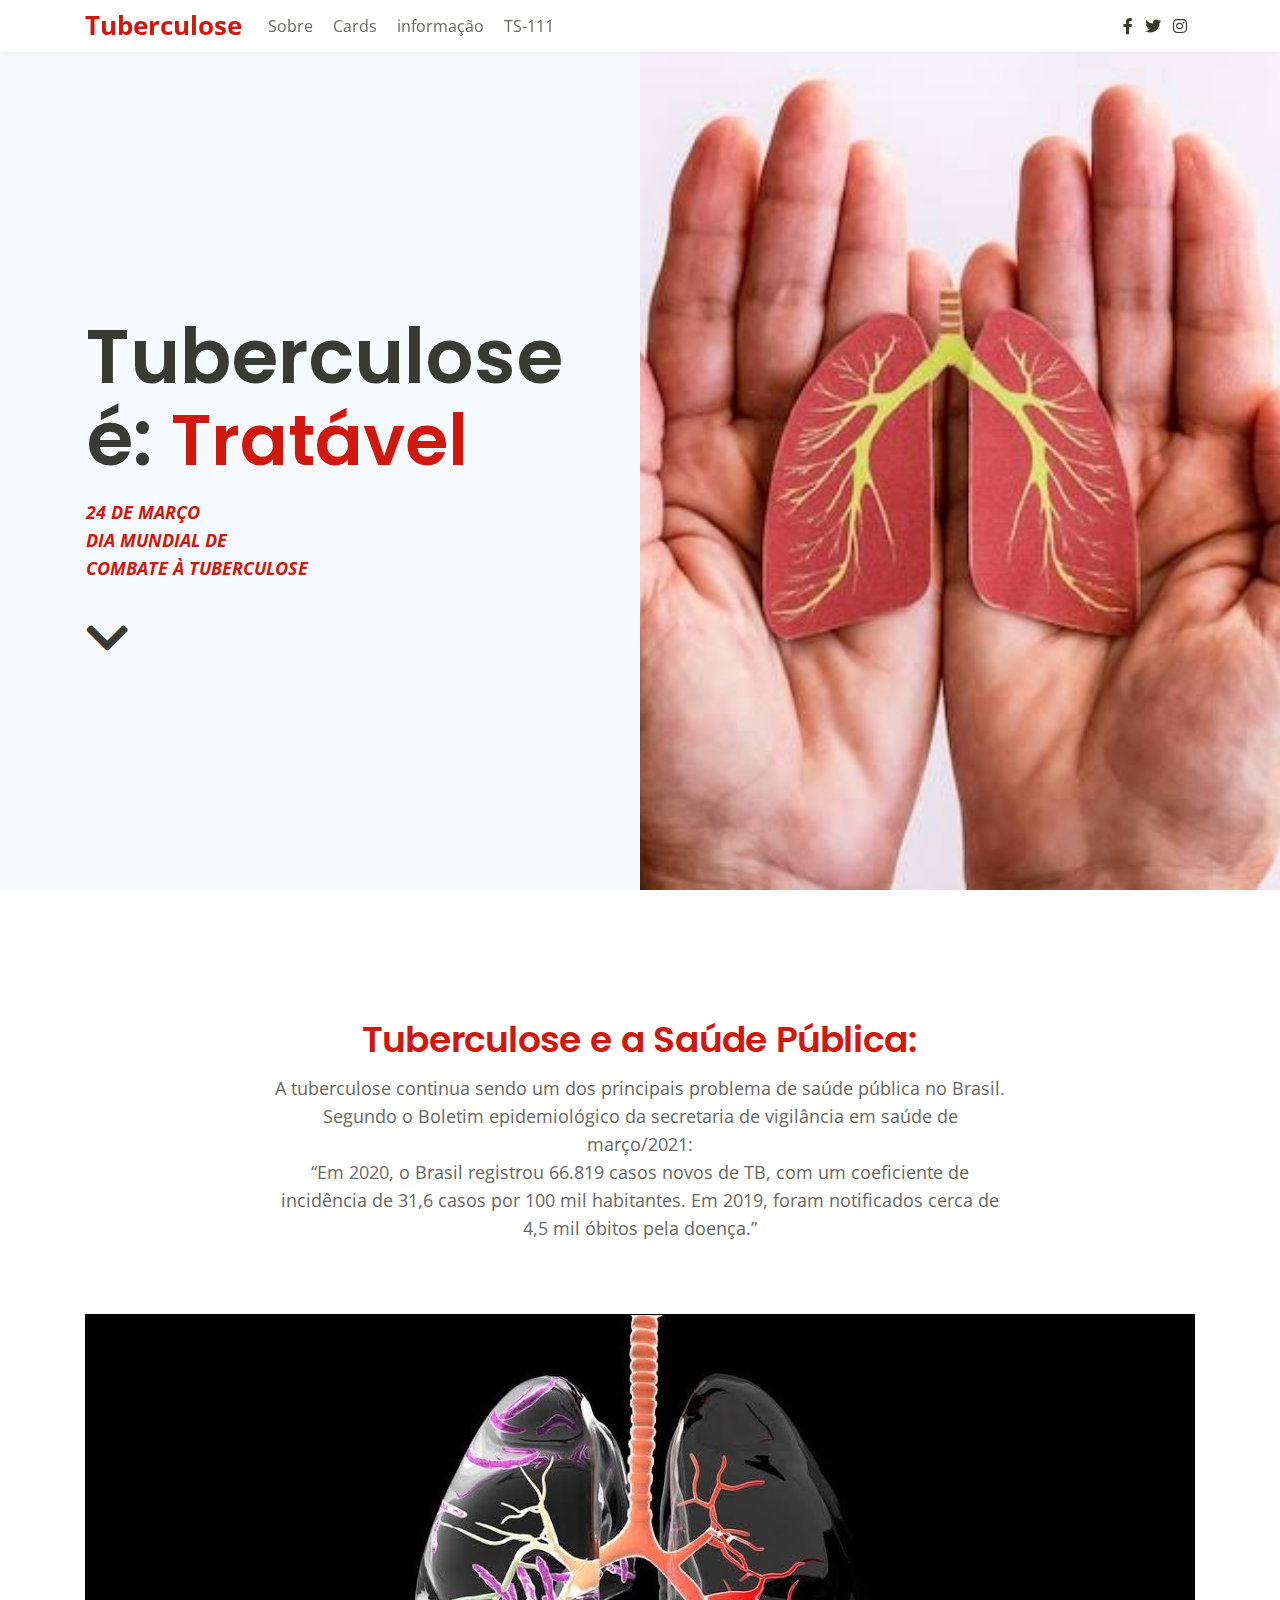
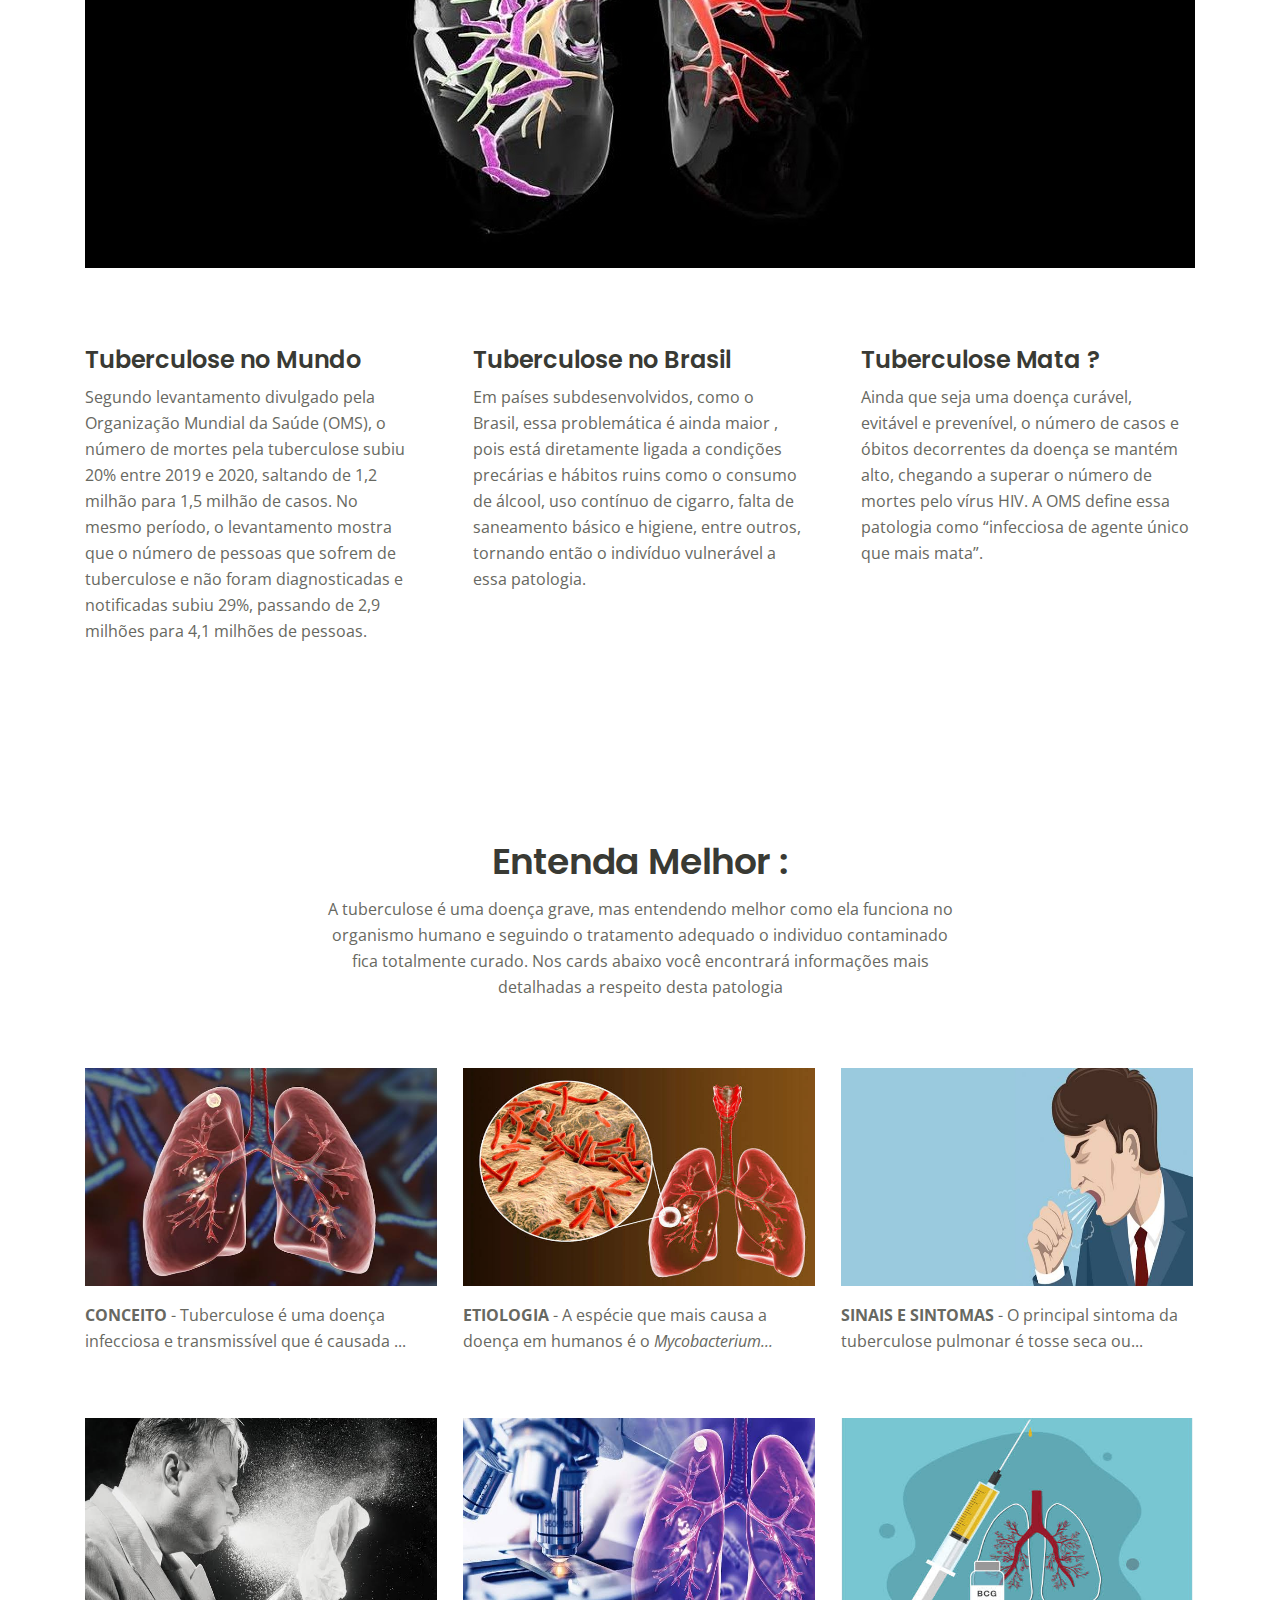
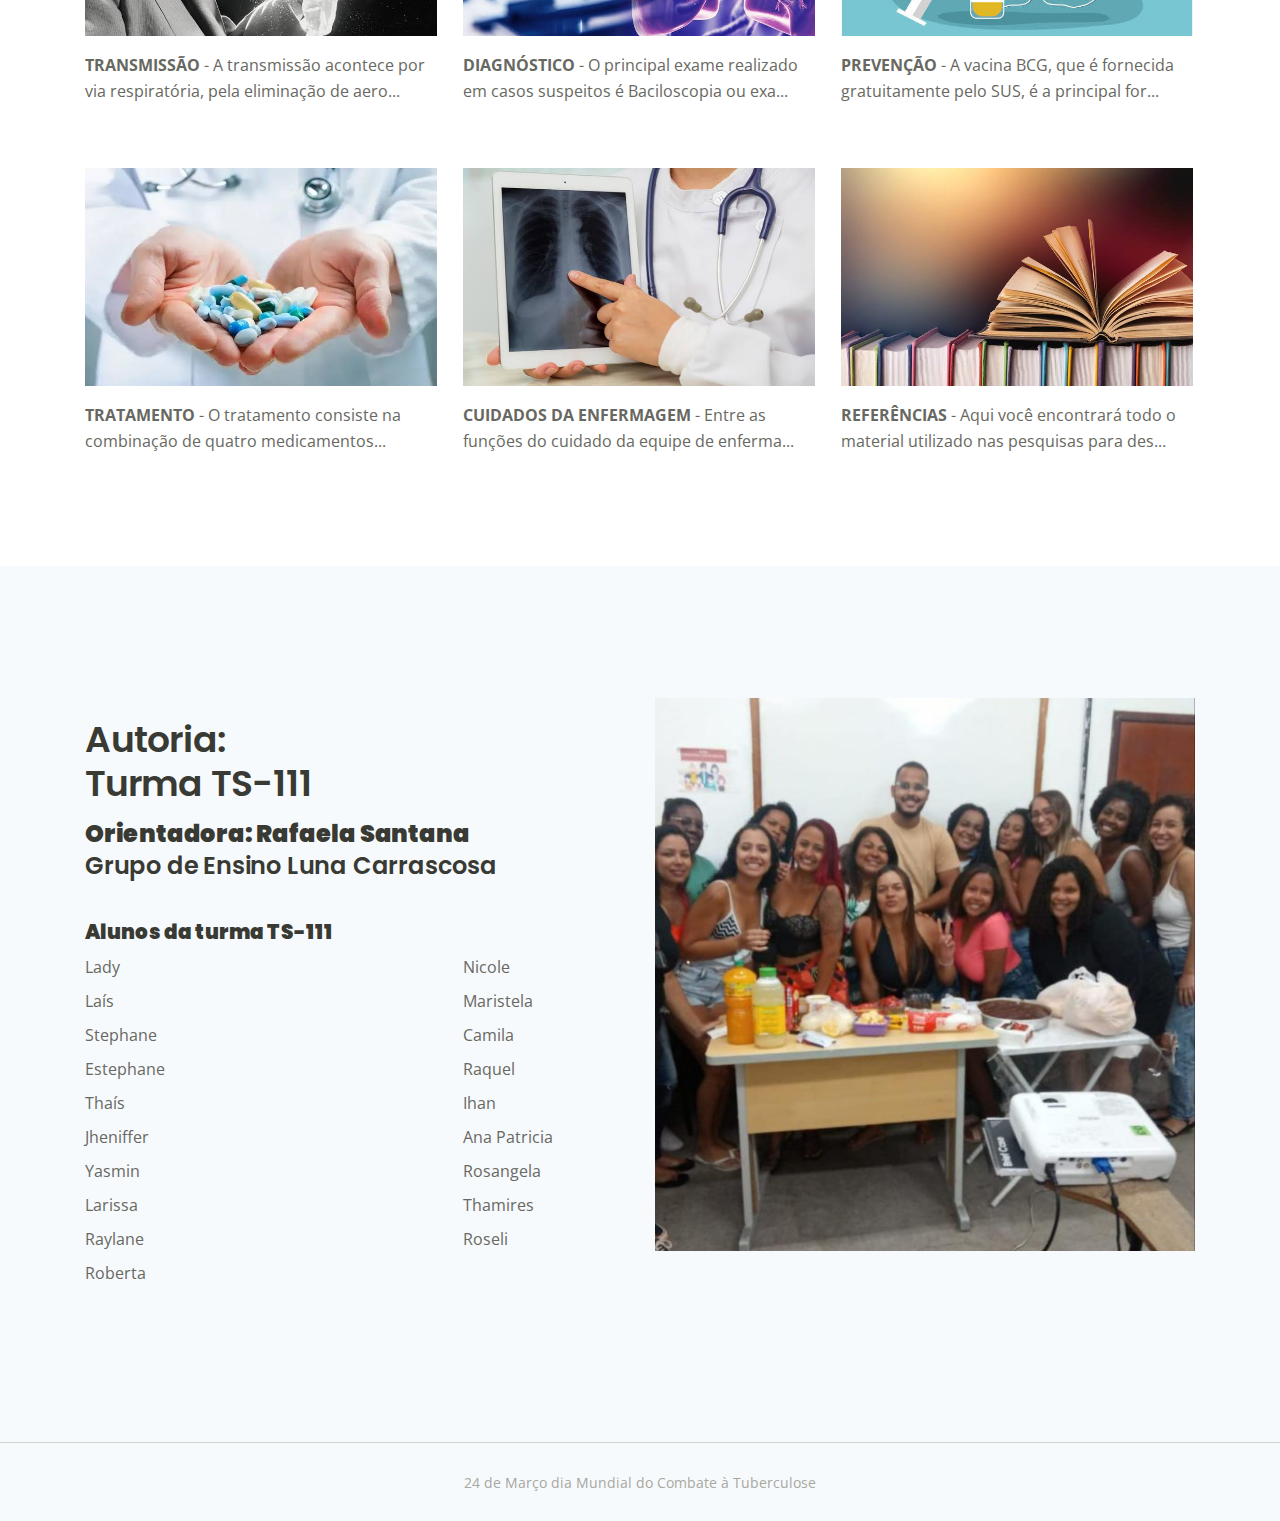
==== commit 023b4d54: "corrigido rotas" ====
--- a/index.html
+++ b/index.html
@@ -1,5 +1,6 @@
 <!DOCTYPE html>
-<html lang="en">
+<html class="suave" lang="en">
+
     <head>
         <meta charset="utf-8">
         <meta name="viewport" content="width=device-width, initial-scale=1, shrink-to-fit=no">
@@ -36,7 +37,7 @@
             <div class="container">
                 
                 <!-- Text Logo - Use this if you don't have a graphic logo -->
-                <a class="logotuberculose navbar-brand logo-text page-scroll" href="index.html">Tuberculose</a>
+                <a class="logotuberculose  navbar-brand logo-text  " href="index.html#">Tuberculose</a>
 
                 <!-- Image Logo -->
                 <!-- <a class="navbar-brand logo-image" href="index.html"><img src="images/logo.svg" alt="alternative"></a>  -->
@@ -48,16 +49,19 @@
                 <div class="navbar-collapse offcanvas-collapse" id="navbarsExampleDefault">
                     <ul class="navbar-nav">
                         <li class="nav-item">
-                            <a class="nav-link page-scroll" href="#about">Sobre <span class="sr-only">(current)</span></a>
+                            <a class="nav-link " href="#about">Sobre <span class="sr-only">(current)</span></a>
                         </li>
                         <!-- <li class="nav-item">
-                            <a class="nav-link page-scroll" href="#services">Services</a>
+                            <a class="nav-link  " href="#services">Services</a>
                         </li> -->
                         <li class="nav-item">
-                            <a class="nav-link page-scroll" href="#projects">Cards</a>
+                            <a class="nav-link " href="#cards">Cards</a>
                         </li>
                         <li class="nav-item">
-                            <a class="nav-link page-scroll" href="#contact">TS-111</a>
+                            <a class="nav-link " href="informacao.html#">informação</a>
+                        </li>
+                        <li class="nav-item">
+                            <a class="nav-link " href="#contact">TS-111</a>
                         </li>
                     </ul>
                     <span class="nav-item social-icons ml-auto">
@@ -83,7 +87,7 @@
                 <div class="text-container">
                     <h1 class="h1-large">Tuberculose é: <span id="js-rotating">Tratável,Curável,Prevenível</span></h1>
                     <p class="p-large"><i><b><span class="marco24">24 DE MARÇO<br>DIA MUNDIAL DE<br> COMBATE À TUBERCULOSE</b></i></span> </p>
-                    <a class="page-scroll" href="#about"><i class="fas fa-chevron-down"></i></a>
+                    <a class=" " href="#about"><i class="fas fa-chevron-down"></i></a>
                 </div> <!-- end of text-container -->
             </div><!-- end of area-1 on same line and no space between comments to eliminate margin white space --><div class="area-2"></div> <!-- end of area-2 -->
         </header> <!-- end of header -->
@@ -127,89 +131,9 @@
         <!-- end of about -->
 
 
-        <!-- Services -->
-        <!-- <div id="services" class="basic-2 bg-gray">
-            <div class="container">
-                <div class="row">
-                    <div class="col-lg-12">
-                        <h2 class="h2-heading">Odiout enimbait</h2>
-                        <p class="p-heading">Odio ut enim blandit volutpat maecenas volutpat blandit aliquam etiam. Tortor dignissim convallis aenean et. Eget magna fermentum iaculis eu non</p>
-                    </div> 
-                </div> 
-                <div class="row">
-                    <div class="col-lg-6">
-                        <ul class="list-unstyled first">
-                            <li class="media">
-                                <i class="fas fa-rocket"></i>
-                                <div class="media-body">
-                                    <h5>Faucibus pulvinar</h5>
-                                    <p>Velit laoreet id donec ultrices tincidunt arcu habitasse platea dictumst quisque sagittis purus sit pulvinar</p>
-                                </div>
-                            </li>
-                            <li class="media">
-                                <i class="fas fa-bullhorn"></i>
-                                <div class="media-body">
-                                    <h5>Elementum integer</h5>
-                                    <p>Velit laoreet id donec ultrices tincidunt arcu habitasse platea dictumst quisque sagittis purus sit pulvinar</p>
-                                </div>
-                            </li>
-                            <li class="media">
-                                <i class="fas fa-font"></i>
-                                <div class="media-body">
-                                    <h5>Enimnee Voluptare</h5>
-                                    <p>Velit laoreet id donec ultrices tincidunt arcu habitasse platea dictumst quisque sagittis purus sit pulvinar</p>
-                                </div>
-                            </li>
-                        </ul>
-                    </div> 
-                    <div class="col-lg-6">
-                        <ul class="list-unstyled second">
-                            <li class="media">
-                                <i class="fas fa-keyboard"></i>
-                                <div class="media-body">
-                                    <h5>Dictumst quisque</h5>
-                                    <p>Velit laoreet id donec ultrices tincidunt arcu habitasse platea dictumst quisque sagittis purus sit pulvinar</p>
-                                </div>
-                            </li>
-                            <li class="media">
-                                <i class="fas fa-photo-video"></i>
-                                <div class="media-body">
-                                    <h5>Purussit ametro</h5>
-                                    <p>Velit laoreet id donec ultrices tincidunt arcu habitasse platea dictumst quisque sagittis purus sit pulvinar</p>
-                                </div>
-                            </li>
-                            <li class="media">
-                                <i class="fas fa-users"></i>
-                                <div class="media-body">
-                                    <h5>Conference speaking</h5>
-                                    <p>Velit laoreet id donec ultrices tincidunt arcu habitasse platea dictumst quisque sagittis purus sit pulvinar</p>
-                                </div>
-                            </li>
-                        </ul>
-                    </div> 
-                </div> 
-            </div> 
-        </div>  -->
-        <!-- end of services -->
-
-
-        <!-- Invitation -->
-
-        <!-- <div class="basic-3">
-            <div class="container">
-                <div class="row">
-                    <div class="col-lg-12">
-                        <h4>Neque aliquam vestibulum morbi blandit cursus risus at. Donec adipiscing tristique risus nec feugiat in fermentum</h4>
-                        <a class="btn-solid-lg page-scroll" href="#contact">Contact Me</a>
-                    </div> 
-                </div> 
-            </div> 
-        </div>  -->
-        <!-- end of invitation -->
-
-
-        <!-- Projects -->
-        <div id="projects" class="cards-1">
+
+        <!-- Cards -->
+        <div id="cards" class="cards-1">
             <div class="container">
                 <div class="row">
                     <div class="col-lg-12">
@@ -223,7 +147,7 @@
                         <!-- Card -->
                         <div class="card">
                             <div class="card-image">
-                                <a href="project.html">
+                                <a href="informacao.html#conceito">
                                     <img class="img-fluid" src="images/project-1.jpg" alt="alternative">
                                 </a>
                             </div>
@@ -236,7 +160,7 @@
                         <!-- Card -->
                         <div class="card">
                             <div class="card-image">
-                                <a href="project.html">
+                                <a href="informacao.html#etiologia">
                                     <img class="img-fluid" src="images/project-2.jpg" alt="alternative">
                                 </a>
                             </div>
@@ -249,7 +173,7 @@
                         <!-- Card -->
                         <div class="card">
                             <div class="card-image">
-                                <a href="project.html">
+                                <a href="informacao.html#sinais">
                                     <img class="img-fluid" src="images/project-3.jpg" alt="alternative">
                                 </a>
                             </div>
@@ -262,7 +186,7 @@
                         <!-- Card -->
                         <div class="card">
                             <div class="card-image">
-                                <a href="project.html">
+                                <a href="informacao.html#transmissao">
                                     <img class="img-fluid" src="images/project-4.jpg" alt="alternative">
                                 </a>
                             </div>
@@ -275,7 +199,7 @@
                         <!-- Card -->
                         <div class="card">
                             <div class="card-image">
-                                <a href="project.html">
+                                <a href="informacao.html#diagnostico">
                                     <img class="img-fluid" src="images/project-5.jpg" alt="alternative">
                                 </a>
                             </div>
@@ -288,7 +212,7 @@
                         <!-- Card -->
                         <div class="card">
                             <div class="card-image">
-                                <a href="project.html">
+                                <a href="informacao.html#prevencao">
                                     <img class="img-fluid" src="images/project-6.jpg" alt="alternative">
                                 </a>
                             </div>
@@ -301,7 +225,7 @@
                         <!-- Card -->
                         <div class="card">
                             <div class="card-image">
-                                <a href="project.html">
+                                <a href="informacao.html#tratamento">
                                     <img class="img-fluid" src="images/project-7.jpg" alt="alternative">
                                 </a>
                             </div>
@@ -314,7 +238,7 @@
                         <!-- Card -->
                         <div class="card">
                             <div class="card-image">
-                                <a href="project.html">
+                                <a href="informacao.html#cuidados">
                                     <img class="img-fluid" src="images/project-8.jpg" alt="alternative">
                                 </a>
                             </div>
@@ -327,7 +251,7 @@
                         <!-- Card -->
                         <div class="card">
                             <div class="card-image">
-                                <a href="project.html">
+                                <a href="informacao.html#referencias">
                                     <img class="img-fluid" src="images/project-9.jpg" alt="alternative">
                                 </a>
                             </div>
@@ -341,28 +265,10 @@
                 </div> <!-- end of row -->
             </div> <!-- end of container -->
         </div> <!-- end of cards-1 -->
-        <!-- end of projects -->
-
-
-        <!-- Customers -->
-        <!-- <div class="basic-4">
-            <div class="container">
-                <div class="row">
-                    <div class="col-lg-12">
-                        <p>Suspen disse pulvinar</p>
-                        <div class="image-container">
-                            <img class="img-fluid" src="images/customer-logo-1.png" alt="alternative">
-                            <img class="img-fluid" src="images/customer-logo-2.png" alt="alternative">
-                            <img class="img-fluid" src="images/customer-logo-3.png" alt="alternative">
-                            <img class="img-fluid" src="images/customer-logo-4.png" alt="alternative">
-                            <img class="img-fluid" src="images/customer-logo-5.png" alt="alternative">
-                        </div> 
-                    </div> 
-                </div> 
-            </div> 
-        </div>  -->
-        <!-- end of customers -->    
-
+        <!-- end of Cards -->
+
+
+       
 
         <!-- Contact -->
         <div id="contact" class="form-1 bg-gray">
@@ -439,25 +345,7 @@
                     </div> <!-- end of col -->
                     <div class="col-lg-6">
                         <img class="foto111" src="images/fotoTs111.jpg" alt="">
-                        <!-- Contact Form -->
-                        <!-- <form id="contactForm">
-                            <div class="form-group">
-                                <input type="text" class="form-control-input" id="cname" required>
-                                <label class="label-control" for="cname">Name</label>
-                            </div>
-                            <div class="form-group">
-                                <input type="email" class="form-control-input" id="cemail" required>
-                                <label class="label-control" for="cemail">Email</label>
-                            </div>
-                            <div class="form-group">
-                                <textarea class="form-control-textarea" id="cmessage" required></textarea>
-                                <label class="label-control" for="cmessage">Project details</label>
-                            </div>
-                            <div class="form-group">
-                                <button type="submit" class="form-control-submit-button">Submit</button>
-                            </div>
-                        </form> -->
-                        <!-- end of contact form -->
+                        
 
                     </div> <!-- end of col-lg-6 -->
                 </div> <!-- end of row -->
--- a/css/styles.css
+++ b/css/styles.css
@@ -32,6 +32,26 @@
 .marco24{
 	color: #cf180e;
 }
+
+.linkMal,.linkMal:hover{
+	word-wrap: break-word;
+	color:blue
+}
+.magT{
+	padding-top: 55px;
+}
+
+.divBut{
+	width: 100%;
+	display: flex;
+	justify-content: center;
+}
+.divBut a{
+	border-radius: 10px;
+	background-color: #a3231d;
+}
+
+
 .foto111{
 	
 	width: 100%;
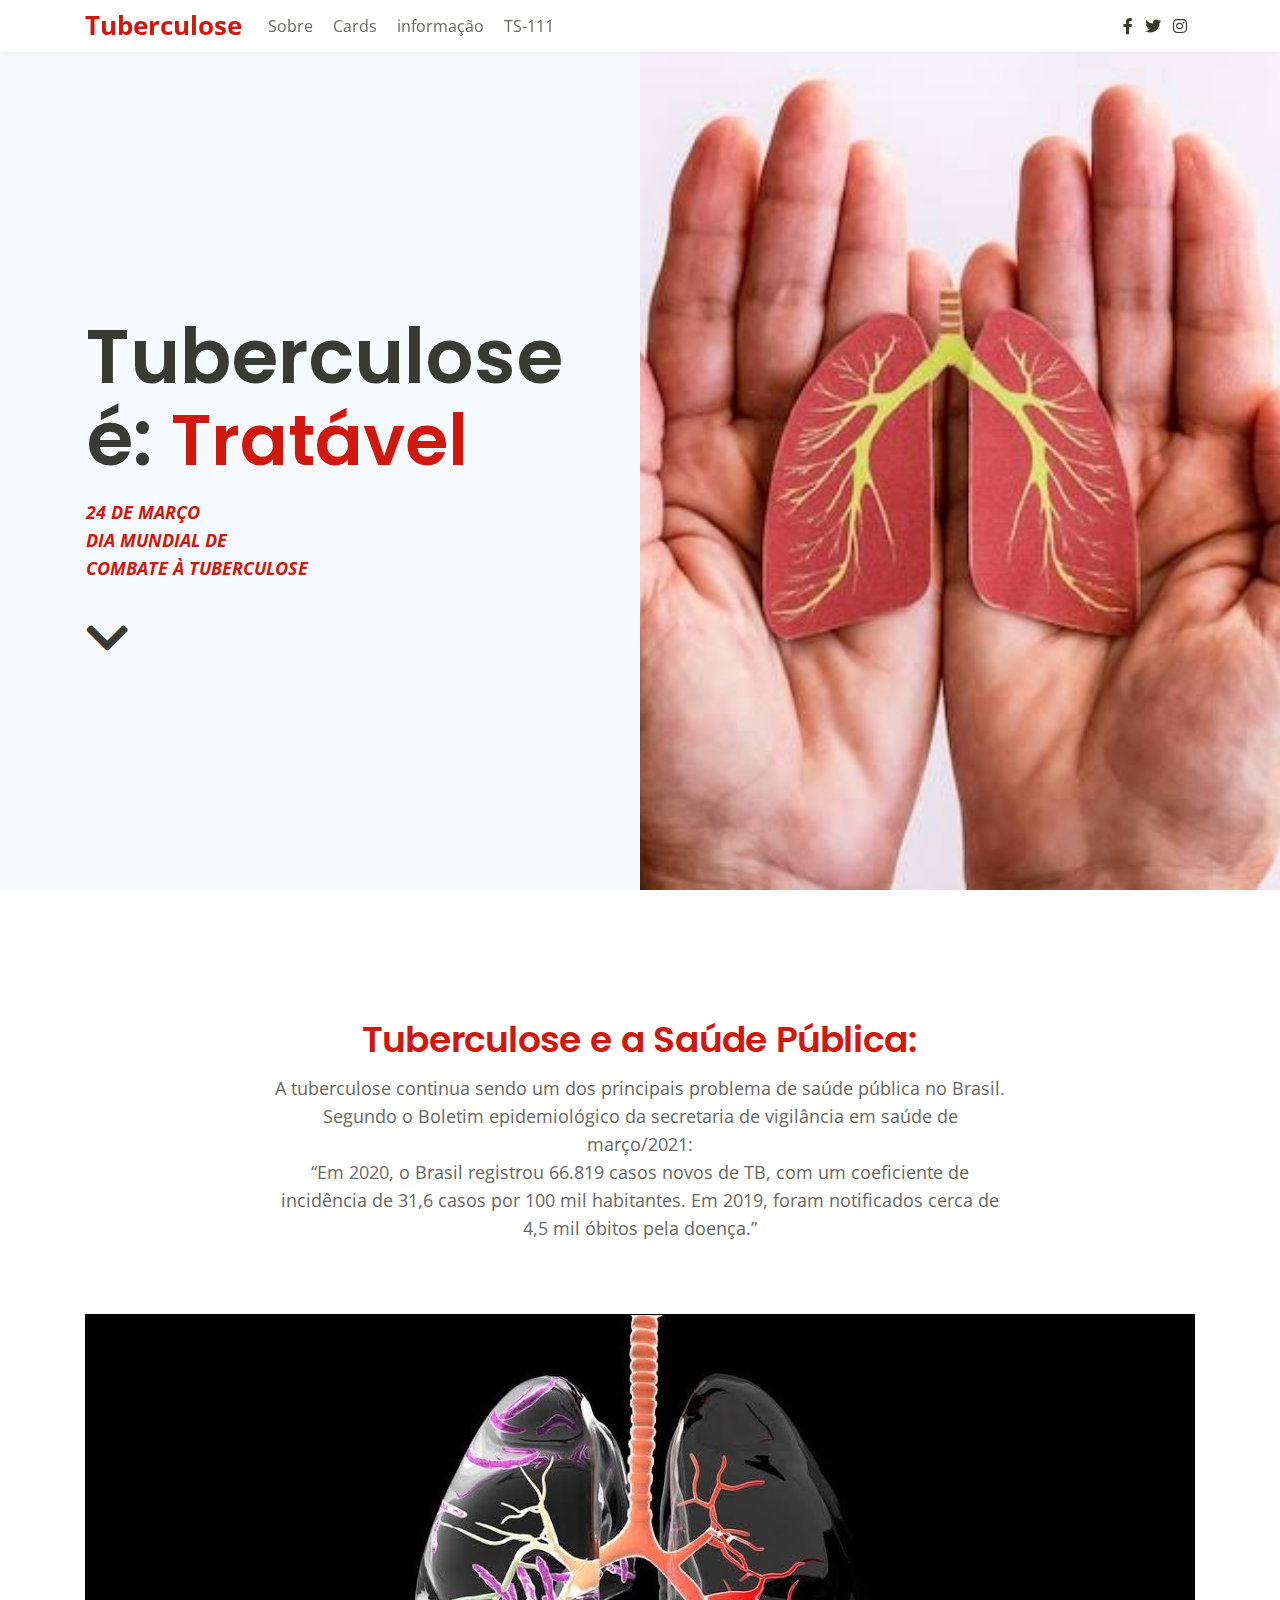
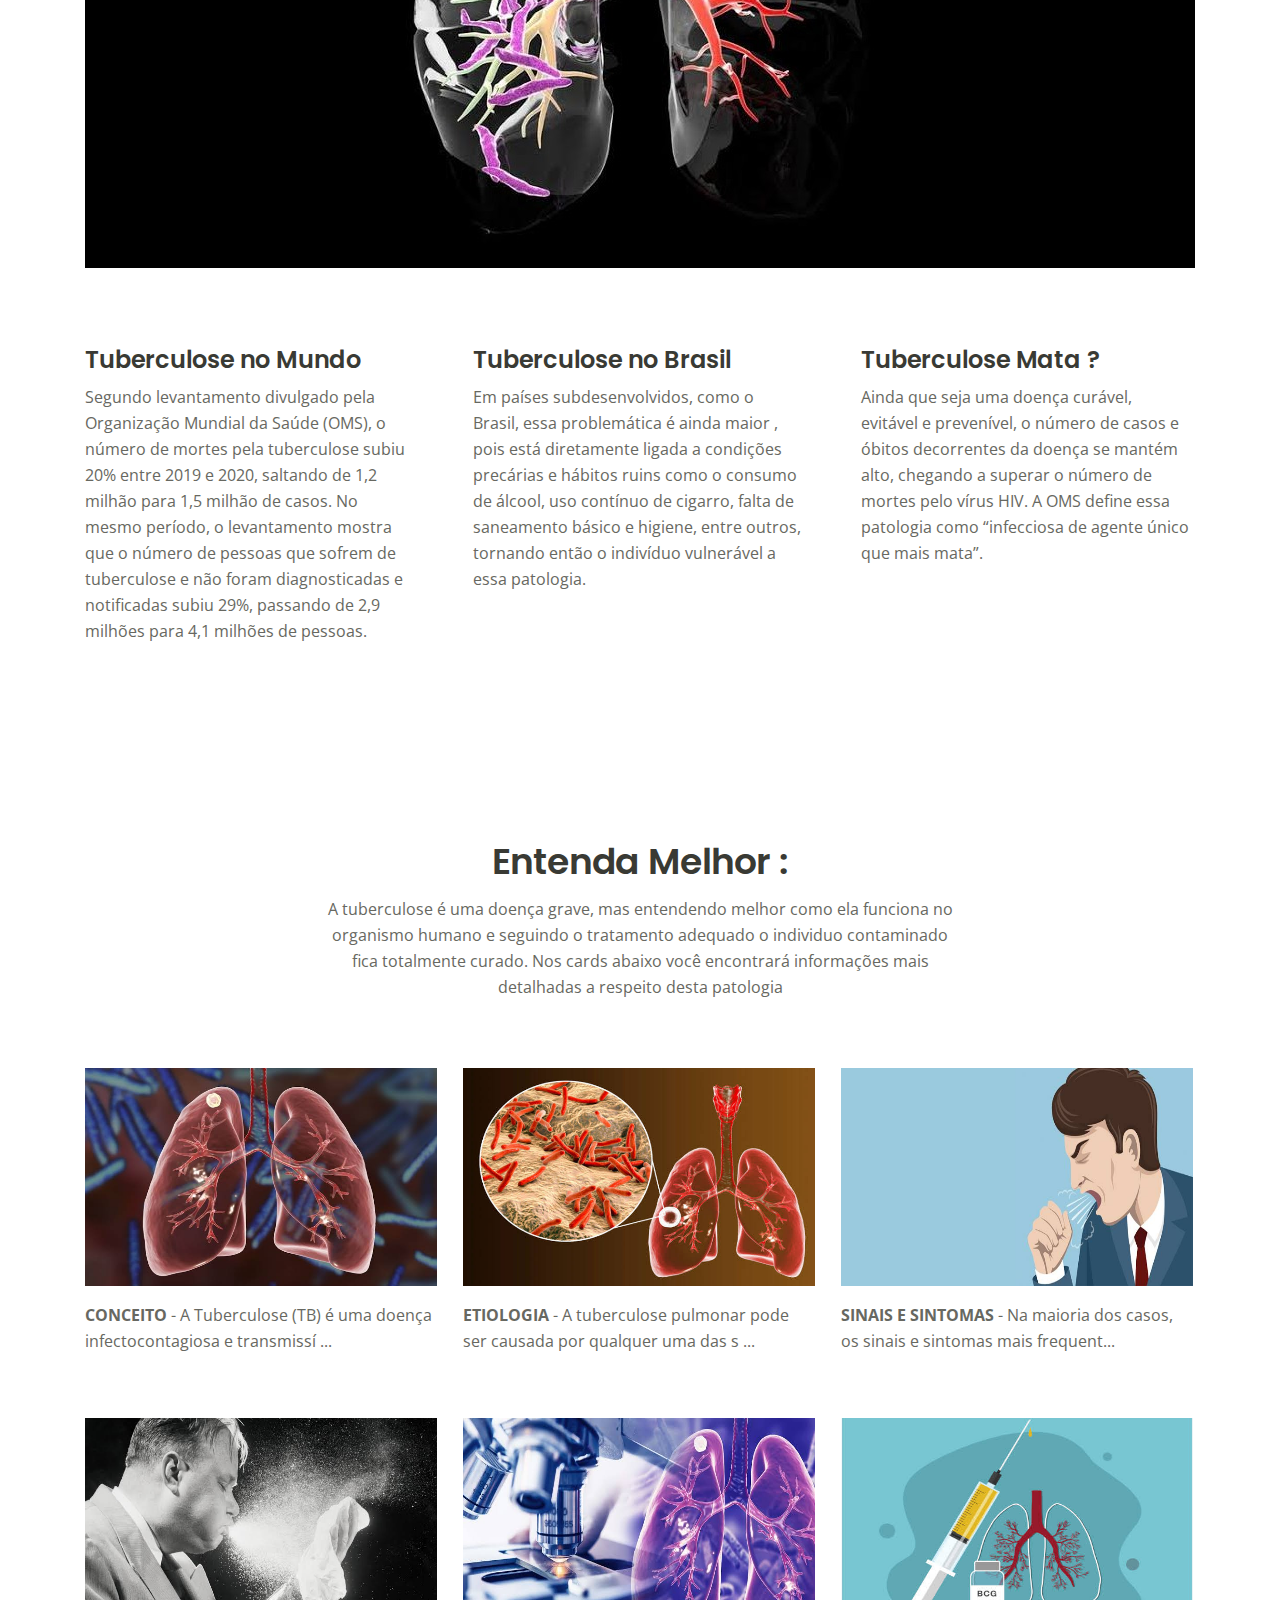
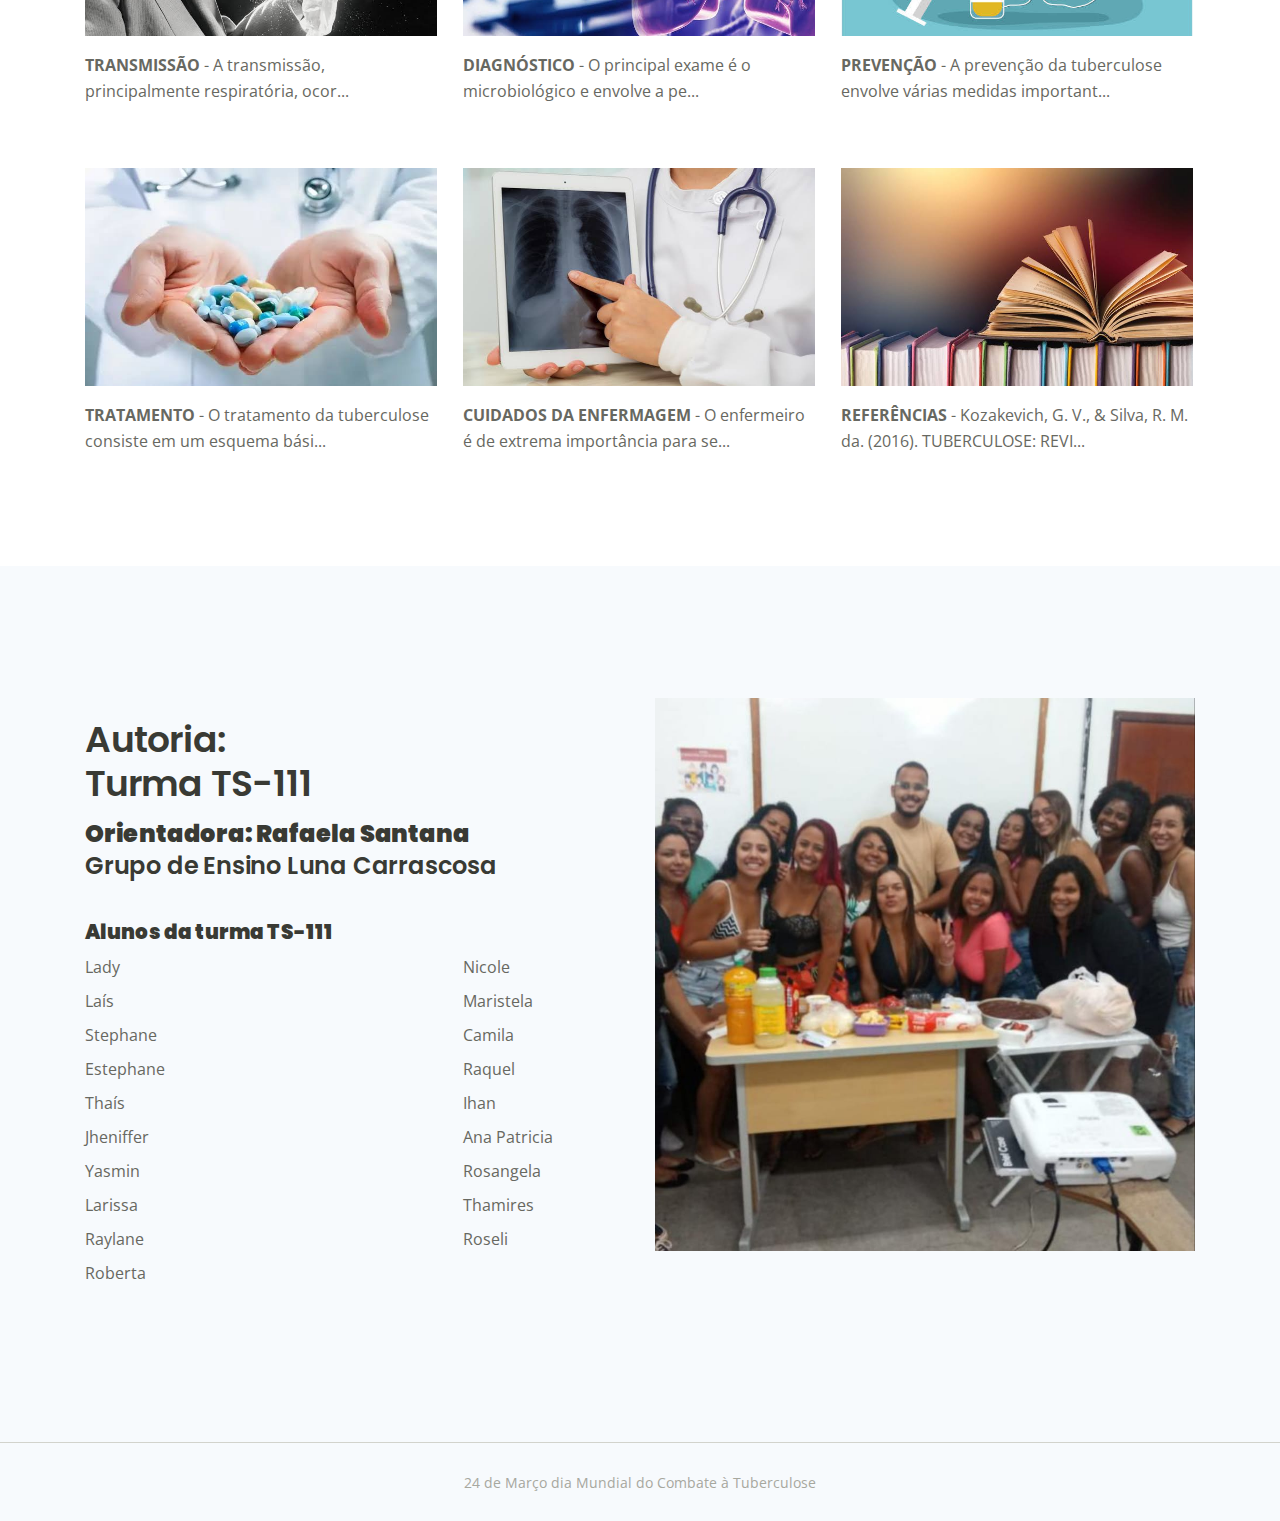
==== commit 7644796b: "detalhes" ====
--- a/index.html
+++ b/index.html
@@ -152,7 +152,7 @@
                                 </a>
                             </div>
                             <div class="card-body">
-                                <strong>CONCEITO</strong> - Tuberculose é uma doença infecciosa e transmissível que é causada ...
+                                <strong>CONCEITO</strong> - A Tuberculose (TB) é uma doença infectocontagiosa e transmissí ...
                             </div>
                         </div>
                         <!-- end of card -->
@@ -165,7 +165,7 @@
                                 </a>
                             </div>
                             <div class="card-body">
-                                <strong>ETIOLOGIA</strong> - A espécie que mais causa a doença em humanos é o <i>Mycobacterium...</i>
+                                <strong>ETIOLOGIA</strong> - A tuberculose pulmonar pode ser causada por qualquer uma das s ...
                             </div>
                         </div>
                         <!-- end of card -->
@@ -178,7 +178,7 @@
                                 </a>
                             </div>
                             <div class="card-body">
-                                <strong>SINAIS E SINTOMAS</strong> - O principal sintoma da tuberculose pulmonar é tosse seca ou...
+                                <strong>SINAIS E SINTOMAS</strong> - Na maioria dos casos, os sinais e sintomas mais frequent...
                             </div>
                         </div>
                         <!-- end of card -->
@@ -191,7 +191,7 @@
                                 </a>
                             </div>
                             <div class="card-body">
-                                <strong>TRANSMISSÃO</strong> - A transmissão acontece por via respiratória, pela eliminação de aero...
+                                <strong>TRANSMISSÃO</strong> - A transmissão, principalmente respiratória, ocor...
                             </div>
                         </div>
                         <!-- end of card -->
@@ -204,7 +204,7 @@
                                 </a>
                             </div>
                             <div class="card-body">
-                                <strong>DIAGNÓSTICO</strong> - O principal exame realizado em casos suspeitos é Baciloscopia ou exa...
+                                <strong>DIAGNÓSTICO</strong> - O principal exame é o microbiológico e envolve a pe...
                             </div>
                         </div>
                         <!-- end of card -->
@@ -217,7 +217,7 @@
                                 </a>
                             </div>
                             <div class="card-body">
-                                <strong>PREVENÇÃO</strong> - A vacina BCG, que é fornecida gratuitamente pelo SUS, é a principal for...
+                                <strong>PREVENÇÃO</strong> - A prevenção da tuberculose envolve várias medidas important...
                             </div>
                         </div>
                         <!-- end of card -->
@@ -230,7 +230,7 @@
                                 </a>
                             </div>
                             <div class="card-body">
-                                <strong>TRATAMENTO</strong> - O tratamento consiste na combinação de quatro medicamentos...
+                                <strong>TRATAMENTO</strong> - O tratamento da tuberculose consiste em um esquema bási...
                             </div>
                         </div>
                         <!-- end of card -->
@@ -243,7 +243,7 @@
                                 </a>
                             </div>
                             <div class="card-body">
-                                <strong>CUIDADOS DA ENFERMAGEM</strong> - Entre as funções do cuidado da equipe de enferma...
+                                <strong>CUIDADOS DA ENFERMAGEM</strong> - O enfermeiro é de extrema importância para se...
                             </div>
                         </div>
                         <!-- end of card -->
@@ -256,7 +256,7 @@
                                 </a>
                             </div>
                             <div class="card-body">
-                                <strong>REFERÊNCIAS</strong> - Aqui você encontrará todo o material utilizado nas pesquisas para des...
+                                <strong>REFERÊNCIAS</strong> - Kozakevich, G. V., & Silva, R. M. da. (2016). TUBERCULOSE: REVI...
                             </div>
                         </div>
                         <!-- end of card -->
--- a/css/styles.css
+++ b/css/styles.css
@@ -42,13 +42,28 @@
 }
 
 .divBut{
+	margin-top: 20px;
 	width: 100%;
 	display: flex;
 	justify-content: center;
 }
 .divBut a{
+	width: 150px;
 	border-radius: 10px;
-	background-color: #a3231d;
+	background-color: #ffffff;
+	color: #cf180e85;
+	text-align: center;
+	text-decoration: none;
+	border: solid #cf180e 1px;
+	font-weight: 600;
+}
+.divBut a:hover{
+	background-color: #cf180e85;
+	color: #ffffff;
+	
+	text-decoration: none;
+	border: solid #cf180e 1px;
+	font-weight: 600;
 }
 
 
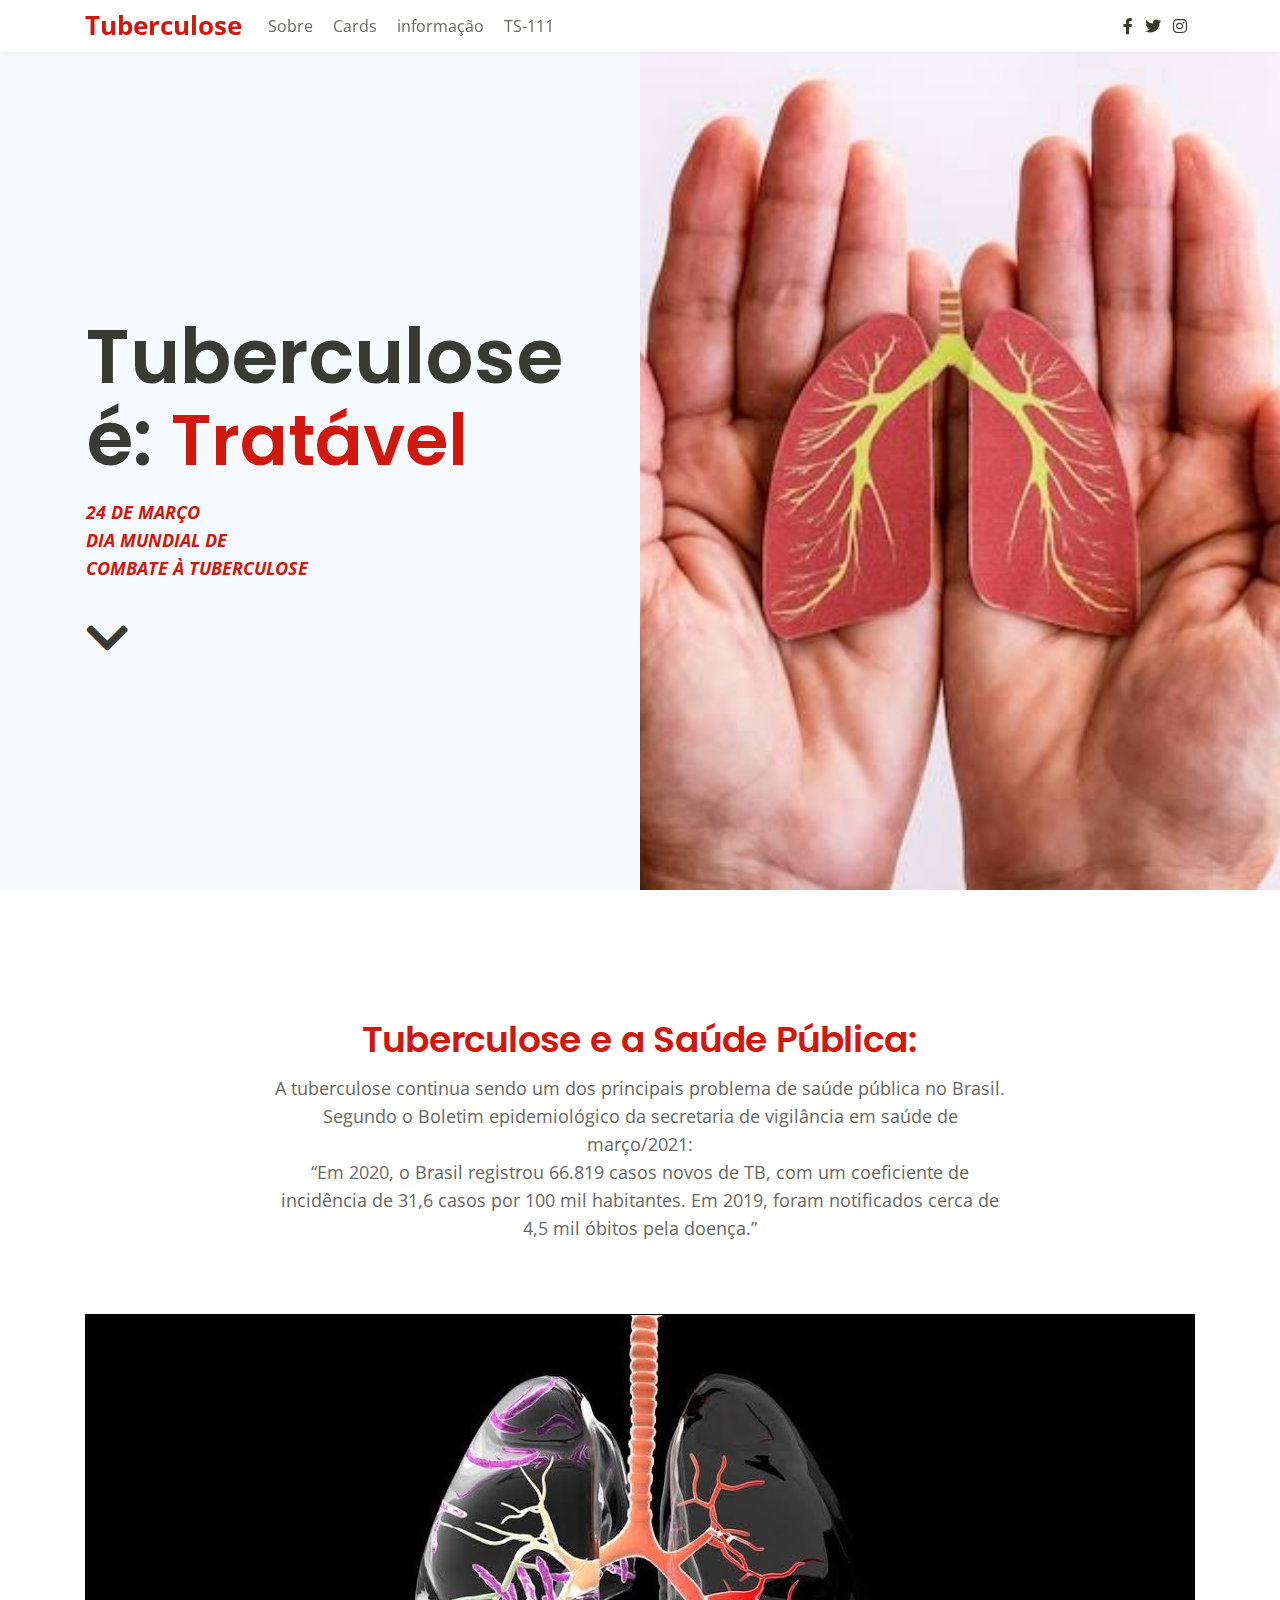
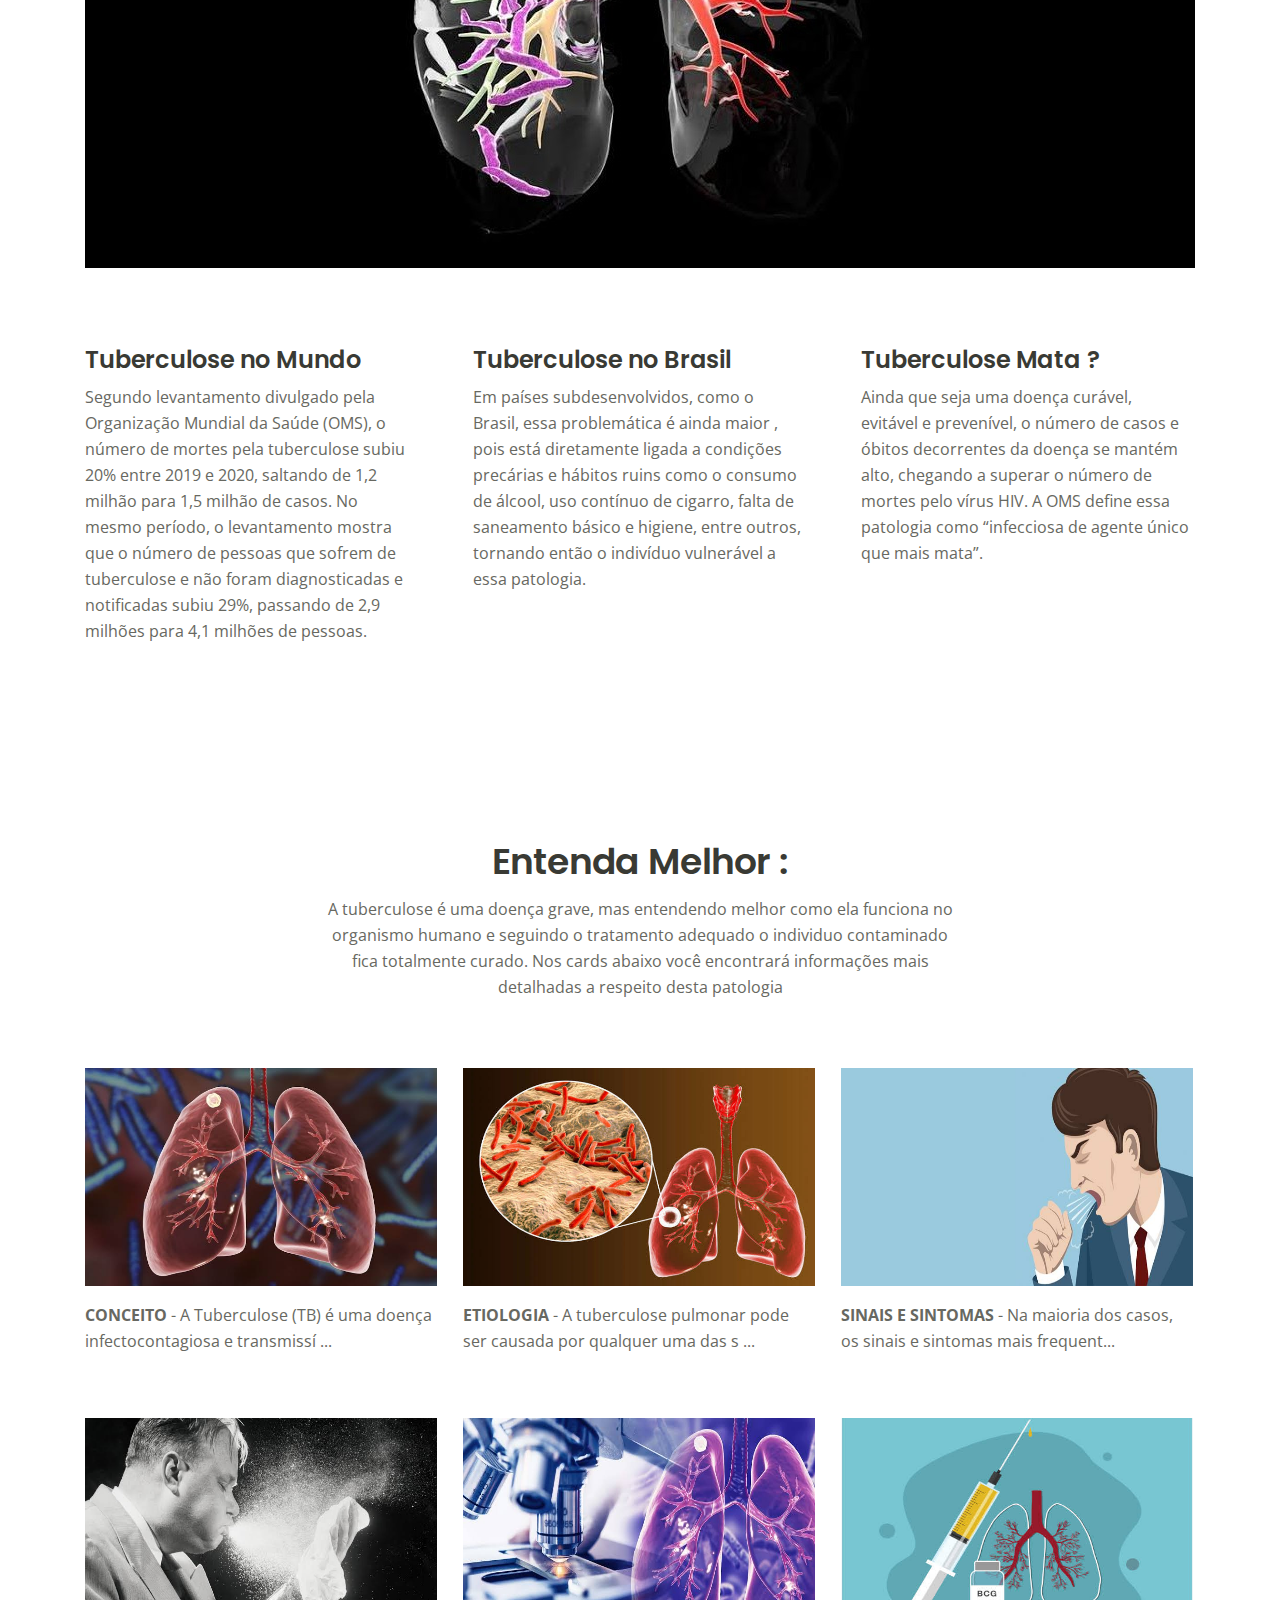
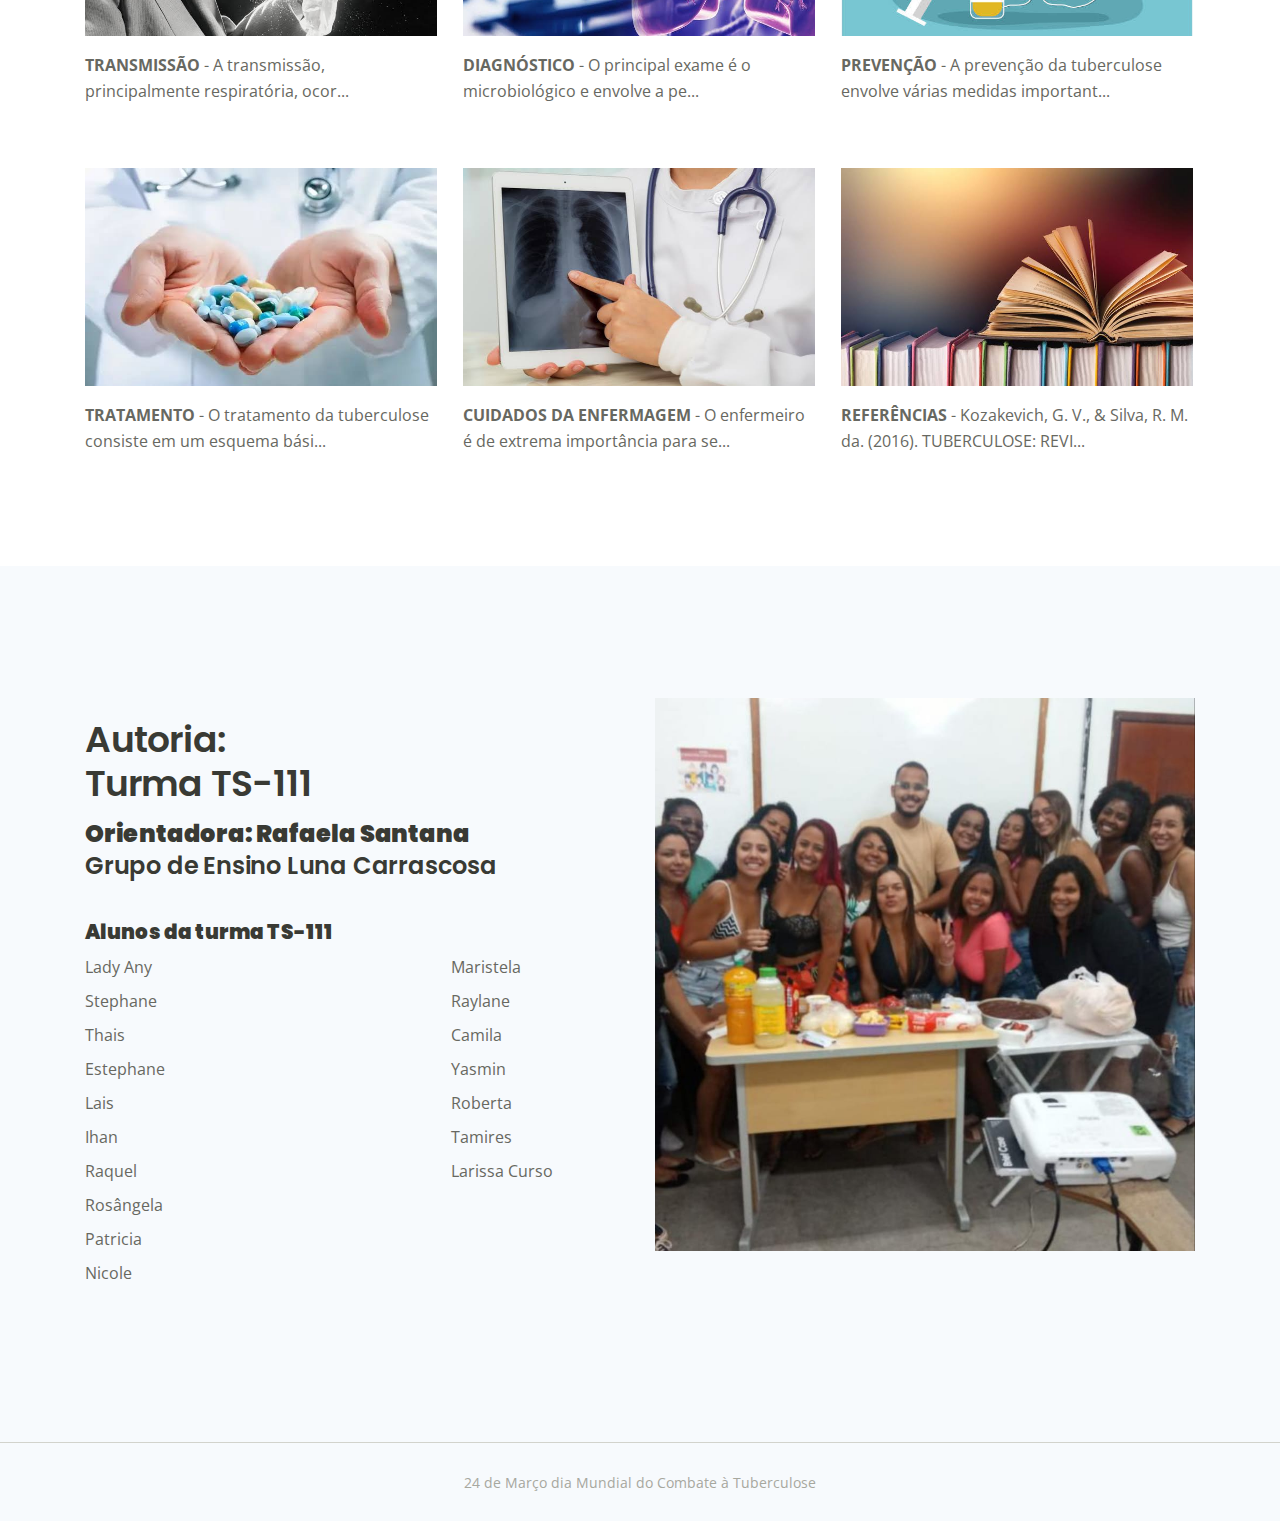
==== commit 7e5c16d3: "nomes" ====
--- a/index.html
+++ b/index.html
@@ -285,25 +285,24 @@
                             <ul class="list-unstyled li-space-lg">
                                 <h5><b>Alunos da turma TS-111</b></h5>
                                 <div class="divturma">
-                                <div> <li>Lady  </li>
-                                    <li>Laís   </li>
+                                <div> <li>Lady Any  </li>
                                     <li>Stephane    </li>
+                                    <li>Thais    </li>
                                     <li>Estephane     </li>
-                                    <li> Thaís   </li>
-                                    <li>Jheniffer   </li>
-                                    <li>Yasmin  </li>
-                                    <li>Larissa   </li>
-                                    <li>Raylane    </li>
-                                <li>Roberta</li></div>
-                                    <div> <li>Nicole    </li>
-                                        <li>Maristela   </li>
+                                    <li> Lais   </li>
+                                    <li>Ihan   </li>
+                                    <li>Raquel  </li>
+                                    <li>Rosângela   </li>
+                                    <li>Patricia    </li>
+                                <li>Nicole</li></div>
+                                    <div> <li>Maristela    </li>
+                                        <li>Raylane   </li>
                                         <li>Camila    </li>
-                                        <li>Raquel    </li>
-                                        <li>Ihan   </li>
-                                        <li>Ana Patricia   </li>
-                                        <li>Rosangela </li>
-                                        <li>Thamires   </li>
-                                        <li>Roseli    </li></div></div>
+                                        <li>Yasmin    </li>
+                                        <li>Roberta   </li>
+                                        <li>Tamires   </li>
+                                        <li>Larissa Curso </li>
+                                        </div></div>
 
                             </ul>
                             
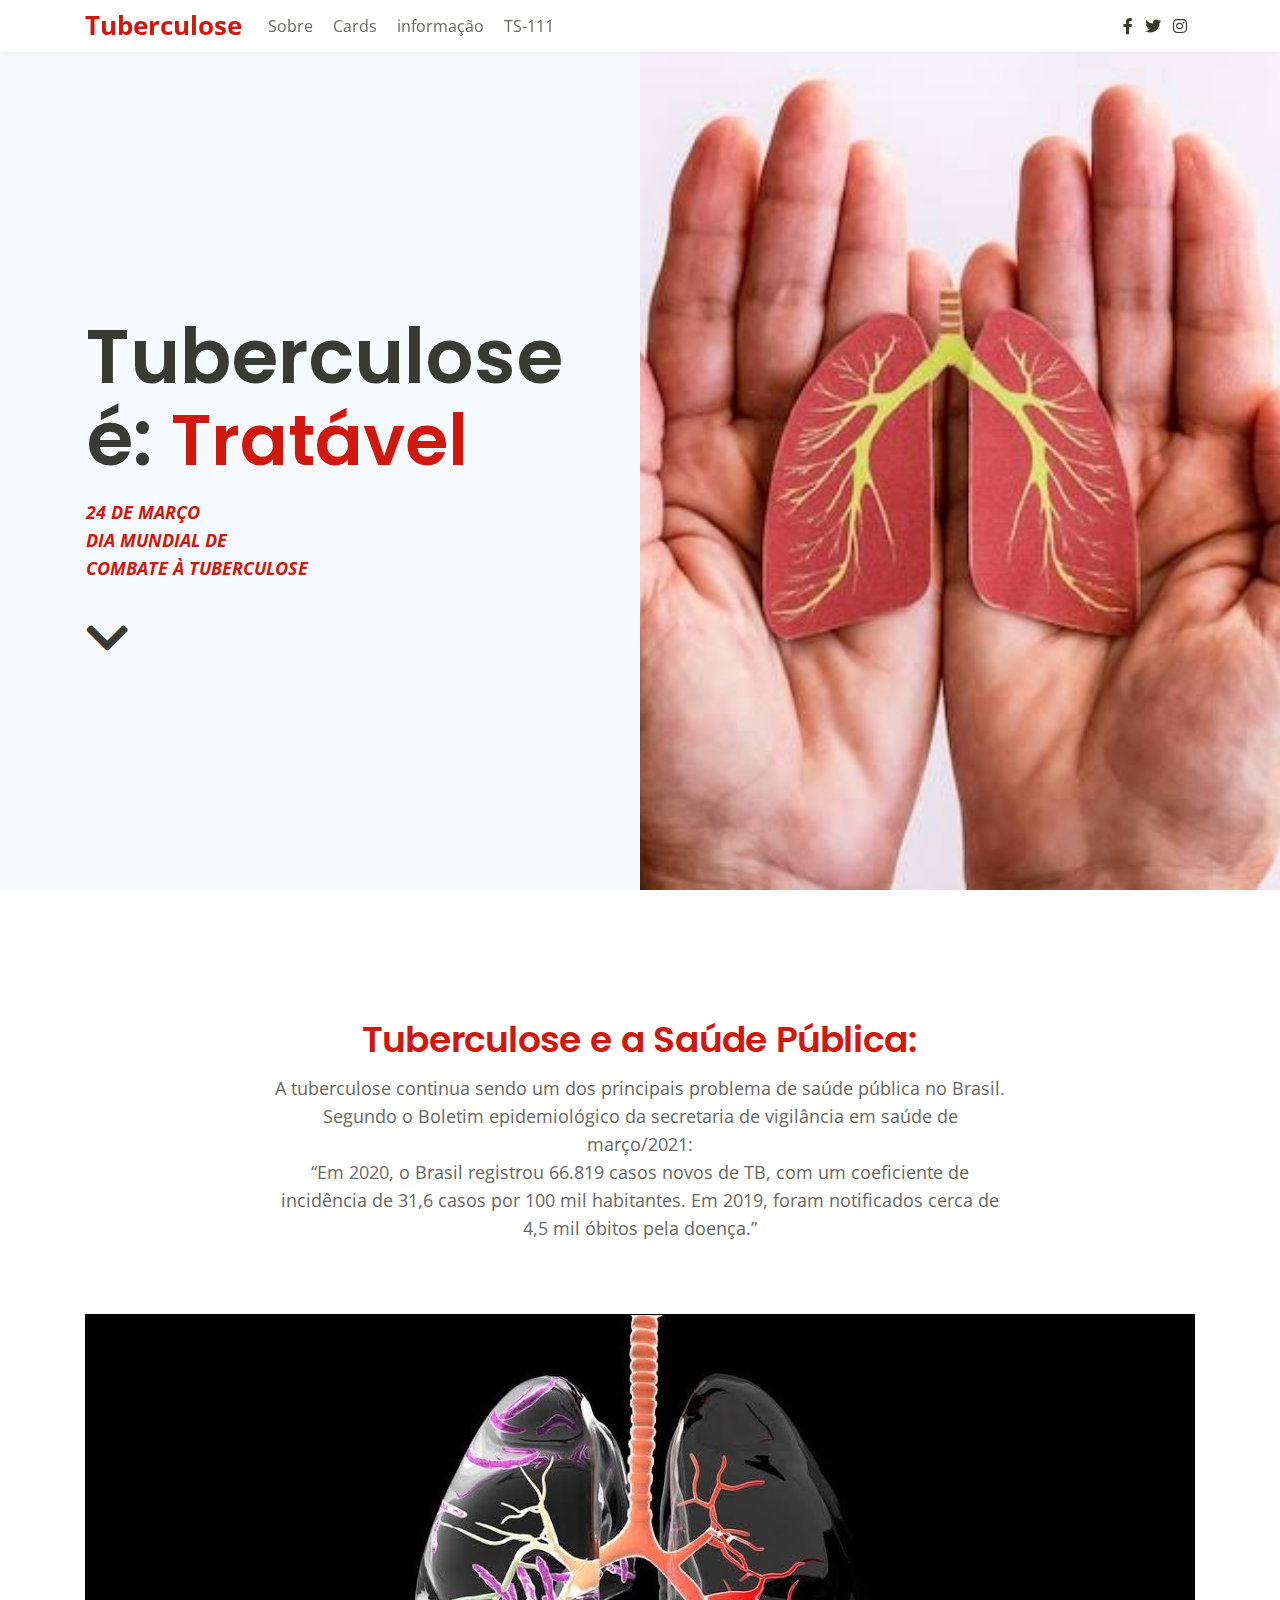
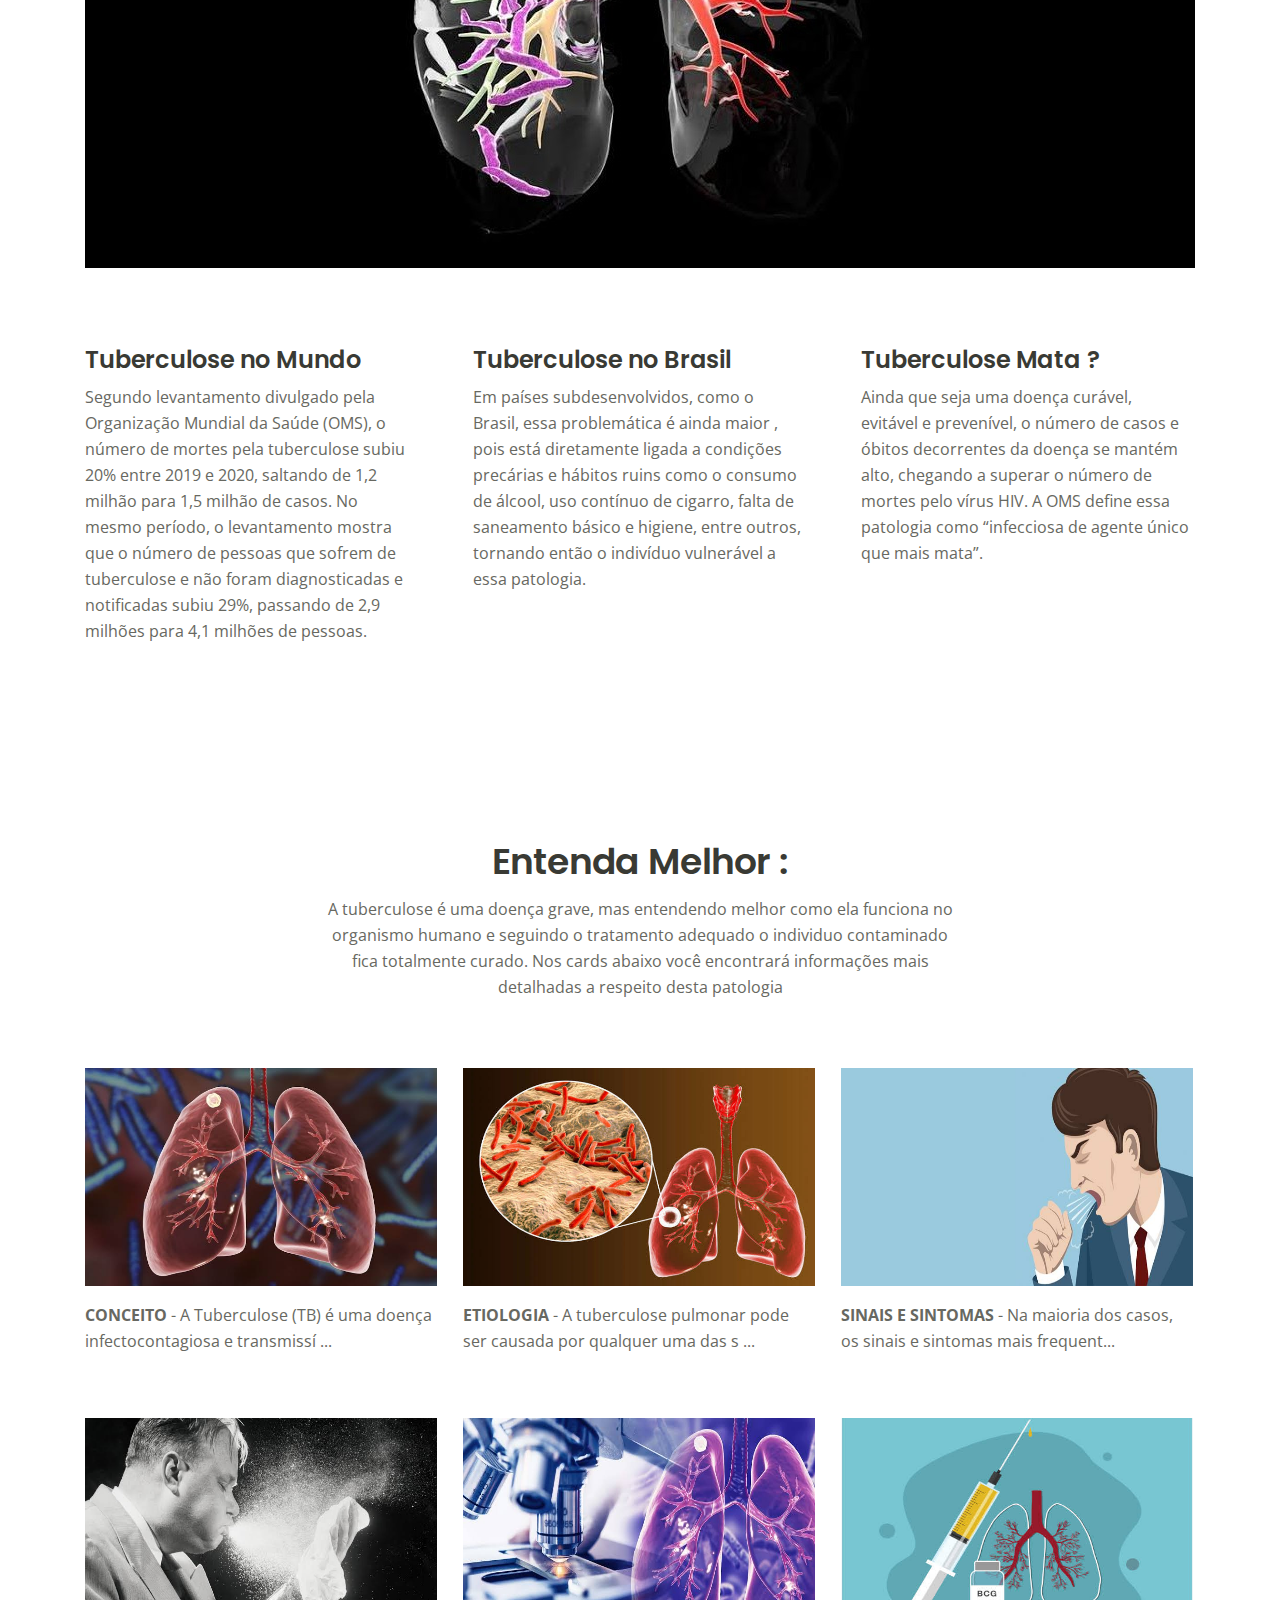
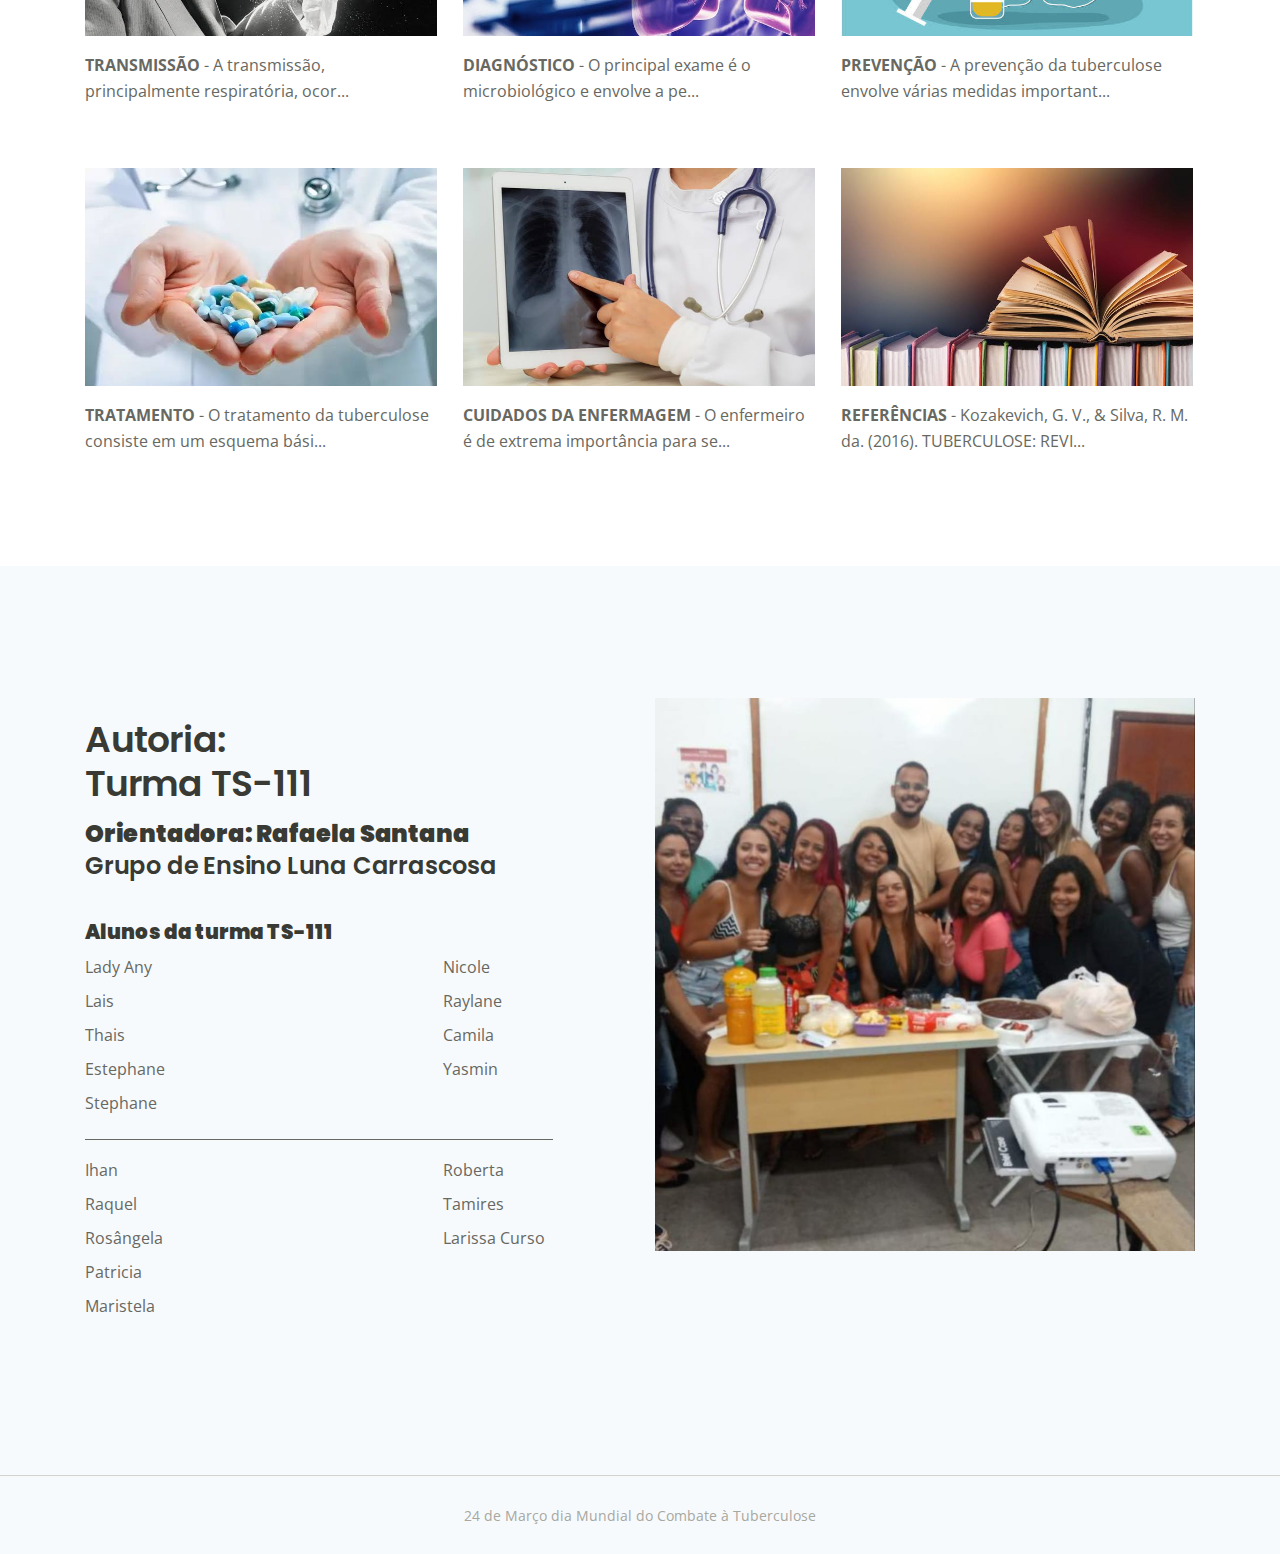
==== commit cfa23b79: "sep" ====
--- a/index.html
+++ b/index.html
@@ -285,24 +285,36 @@
                             <ul class="list-unstyled li-space-lg">
                                 <h5><b>Alunos da turma TS-111</b></h5>
                                 <div class="divturma">
-                                <div> <li>Lady Any  </li>
-                                    <li>Stephane    </li>
+                                <div> <li class="padre">Lady Any  </li>
+                                    <li> Lais   </li>
                                     <li>Thais    </li>
                                     <li>Estephane     </li>
-                                    <li> Lais   </li>
+                                    <li>Stephane    </li>
+
+</div>
+                                    <div class='padre'> <li>Nicole   </li>
+                                        <li>Raylane   </li>
+                                        <li>Camila    </li>
+                                        <li>Yasmin    </li>
+                                        
+
+                                        </div></div>
+                                        <div class="divisa"></div>
+                                        <div class="divturma">
+                                        <div class="padre"> 
                                     <li>Ihan   </li>
                                     <li>Raquel  </li>
                                     <li>Rosângela   </li>
                                     <li>Patricia    </li>
-                                <li>Nicole</li></div>
-                                    <div> <li>Maristela    </li>
-                                        <li>Raylane   </li>
-                                        <li>Camila    </li>
-                                        <li>Yasmin    </li>
+                                <li>Maristela</li>
+                                        </div>   
+                                        <div class="padre">
+                                            
                                         <li>Roberta   </li>
                                         <li>Tamires   </li>
                                         <li>Larissa Curso </li>
-                                        </div></div>
+                                        </div>
+                                        </div>
 
                             </ul>
                             
--- a/css/styles.css
+++ b/css/styles.css
@@ -32,10 +32,21 @@
 .marco24{
 	color: #cf180e;
 }
+.padre{
+	width: 110px;
+}
 
 .linkMal,.linkMal:hover{
 	word-wrap: break-word;
 	color:blue
+}
+
+.divisa{
+	width: 100%;
+	height: 1px;
+	background-color: #676861;
+	margin-top: 15px;
+	margin-bottom: 17px;
 }
 .magT{
 	padding-top: 55px;
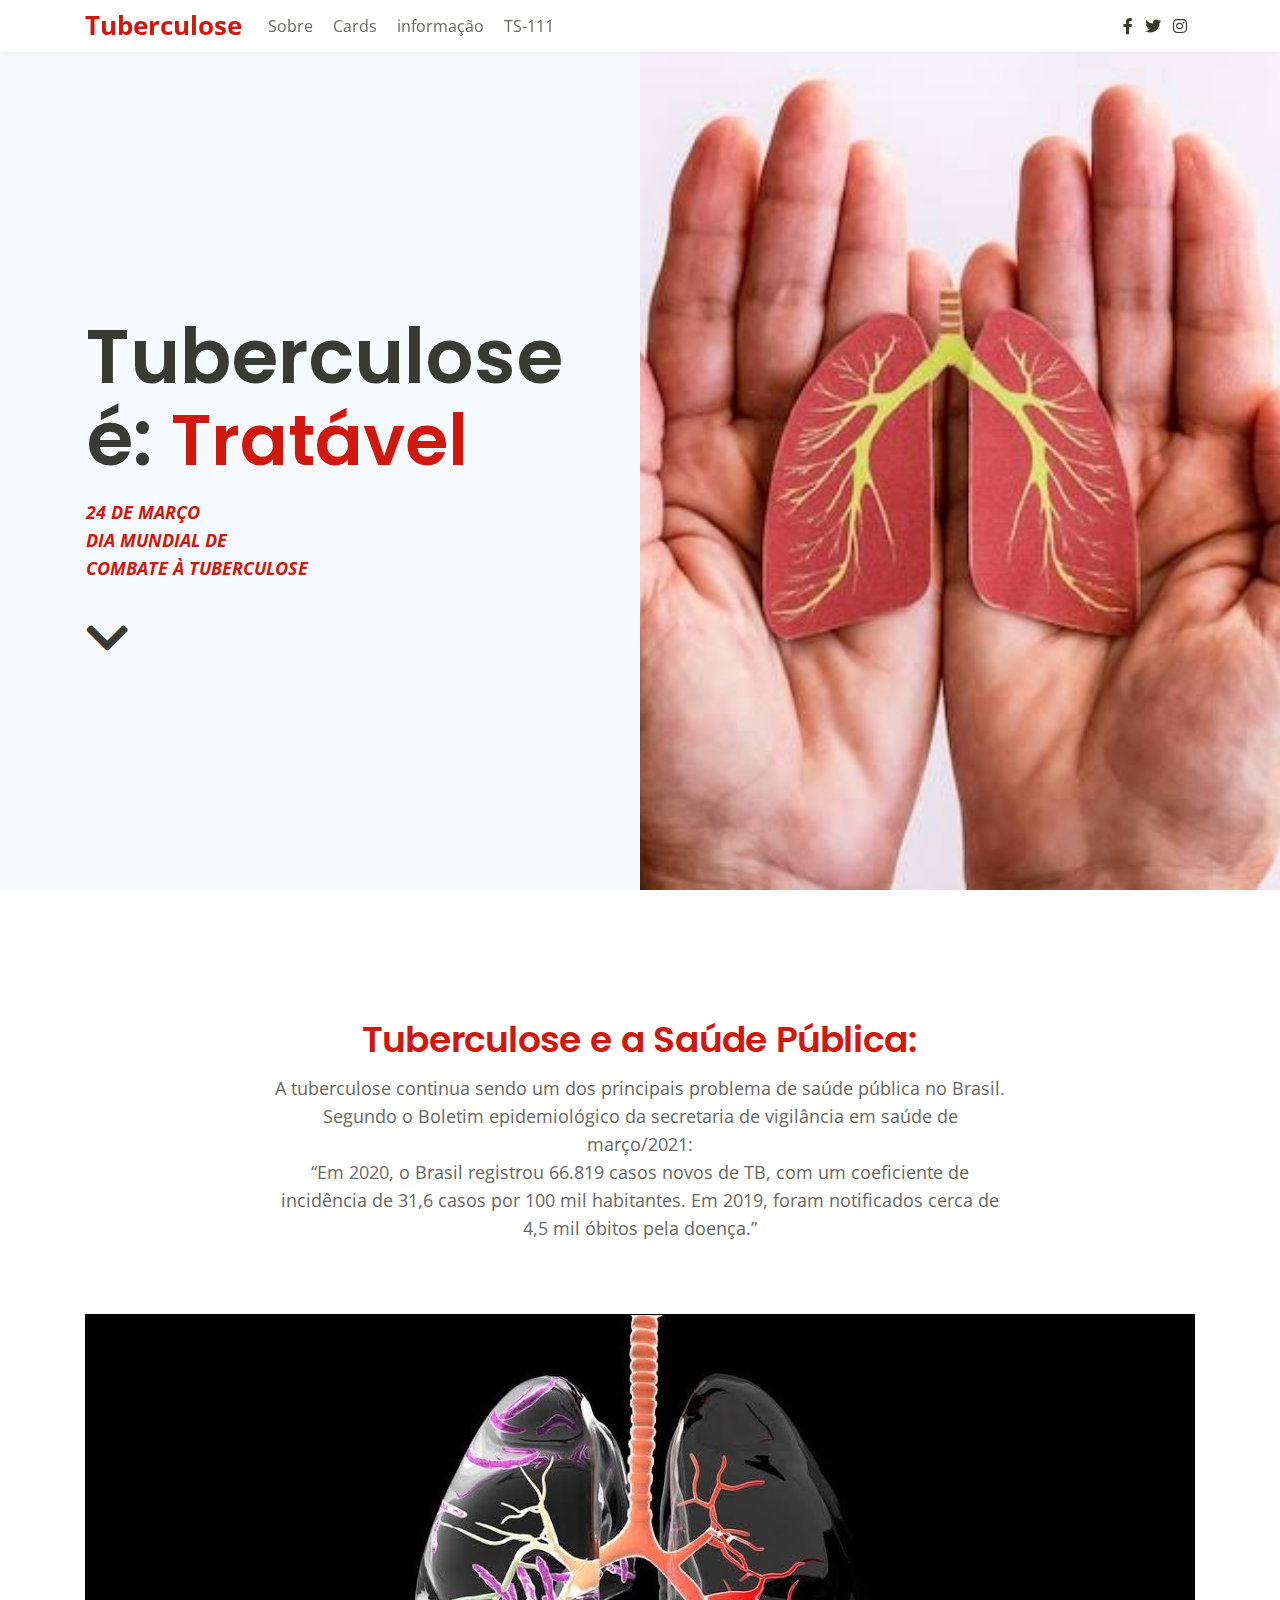
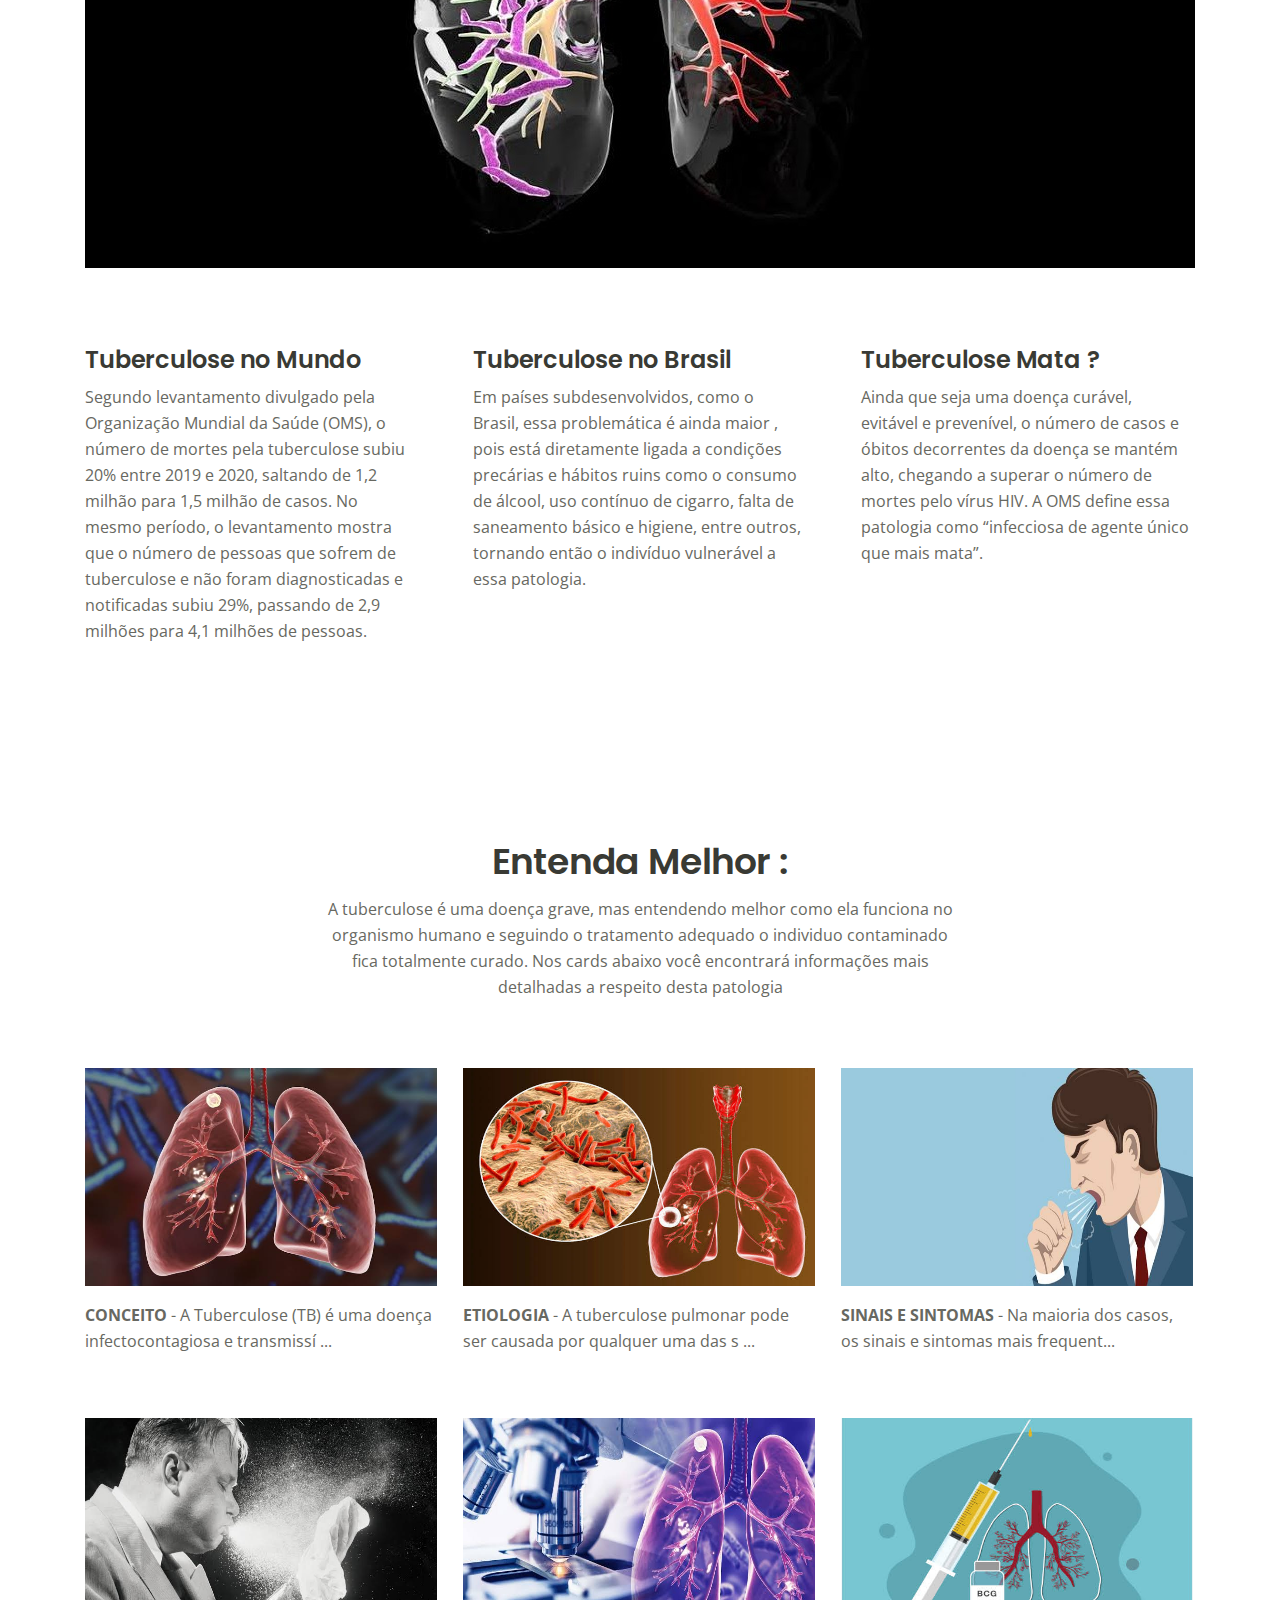
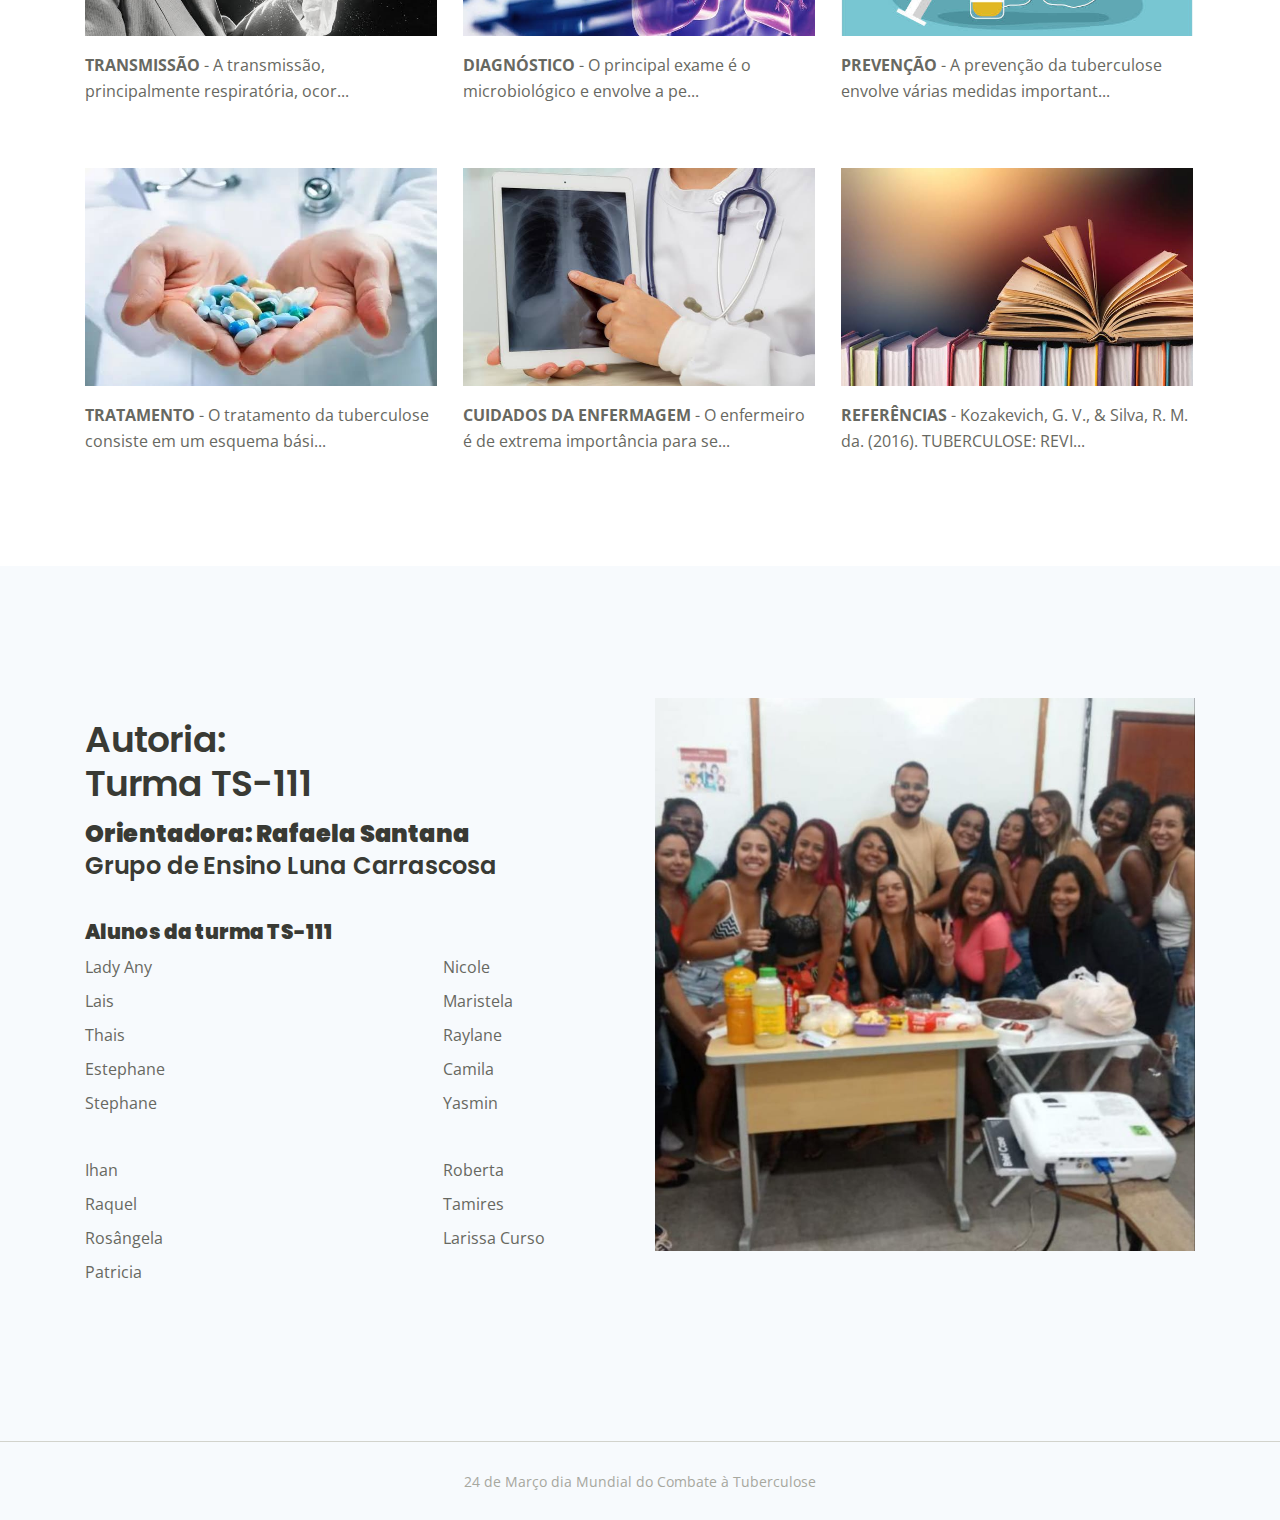
==== commit e0a1e1d9: "aaaaa" ====
--- a/index.html
+++ b/index.html
@@ -293,6 +293,7 @@
 
 </div>
                                     <div class='padre'> <li>Nicole   </li>
+                                        <li>Maristela</li>
                                         <li>Raylane   </li>
                                         <li>Camila    </li>
                                         <li>Yasmin    </li>
@@ -306,7 +307,7 @@
                                     <li>Raquel  </li>
                                     <li>Rosângela   </li>
                                     <li>Patricia    </li>
-                                <li>Maristela</li>
+                                
                                         </div>   
                                         <div class="padre">
                                             
--- a/css/styles.css
+++ b/css/styles.css
@@ -44,7 +44,7 @@
 .divisa{
 	width: 100%;
 	height: 1px;
-	background-color: #676861;
+	
 	margin-top: 15px;
 	margin-bottom: 17px;
 }
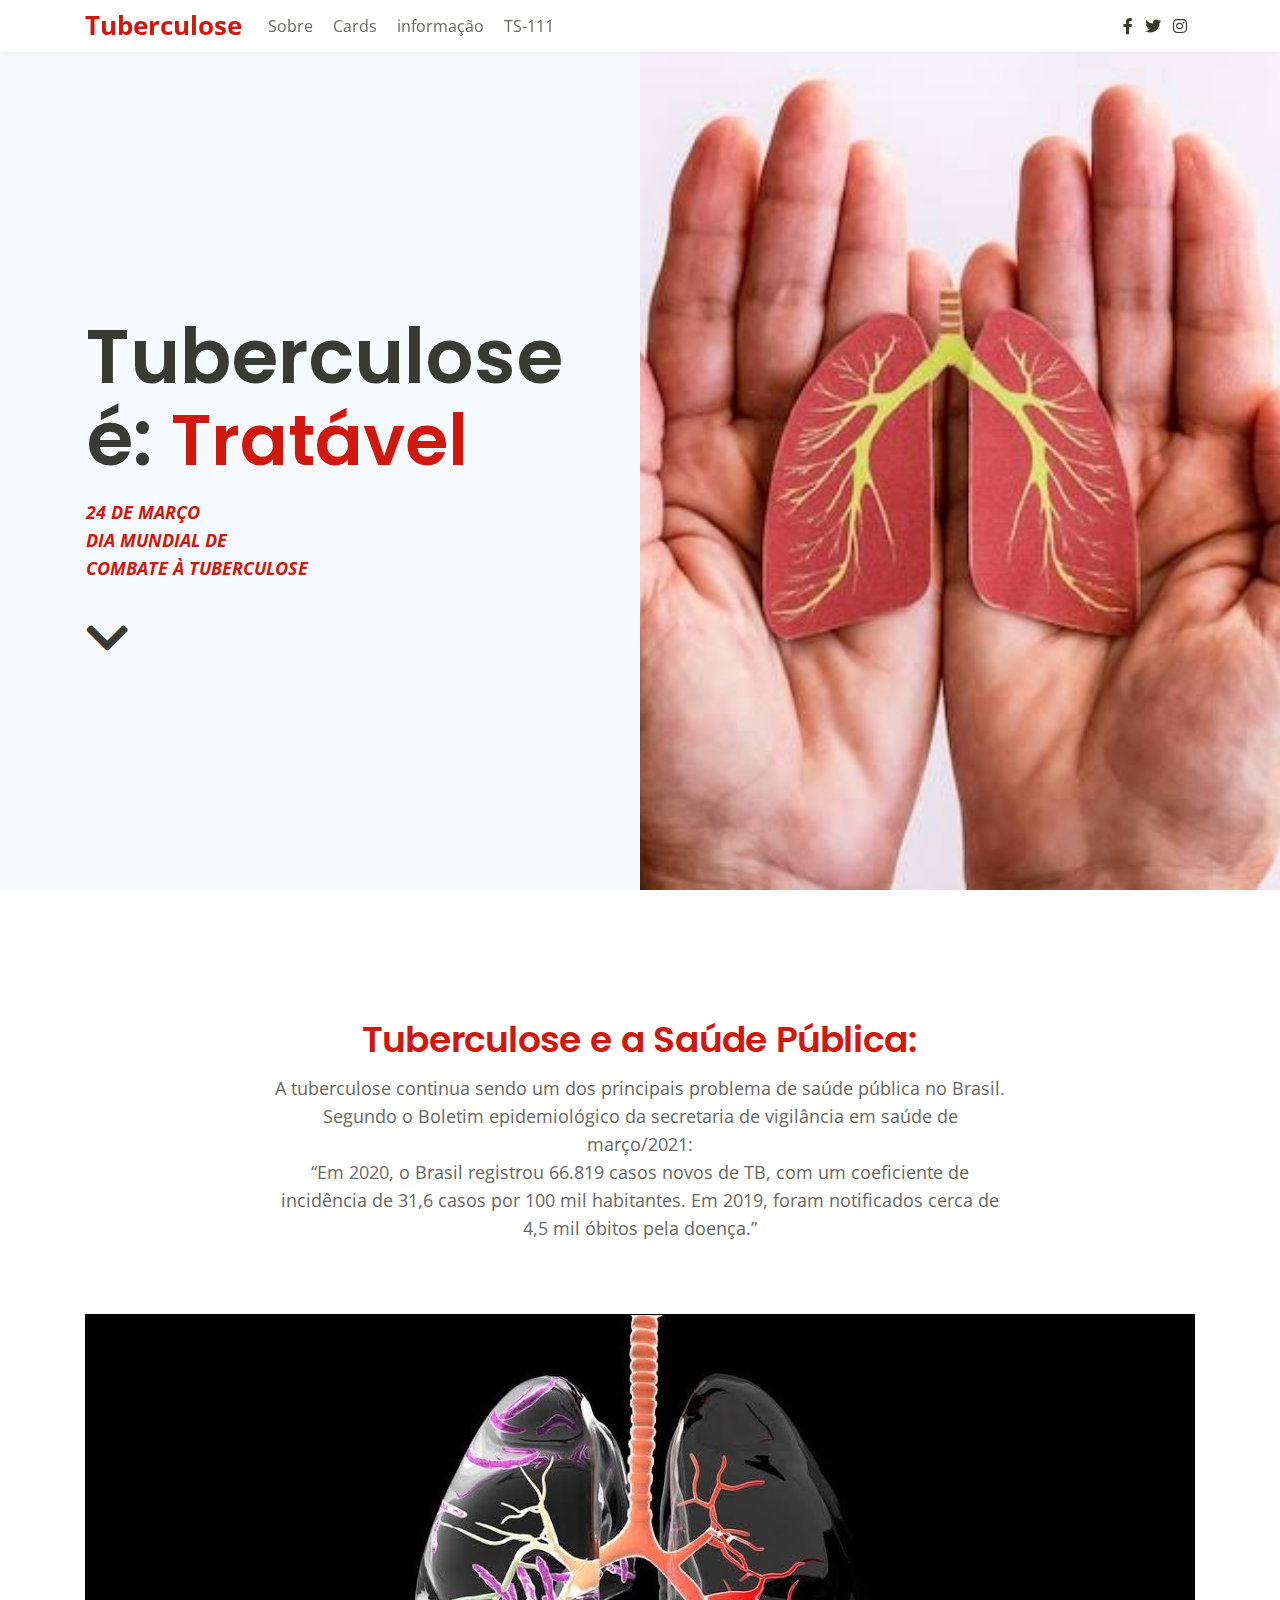
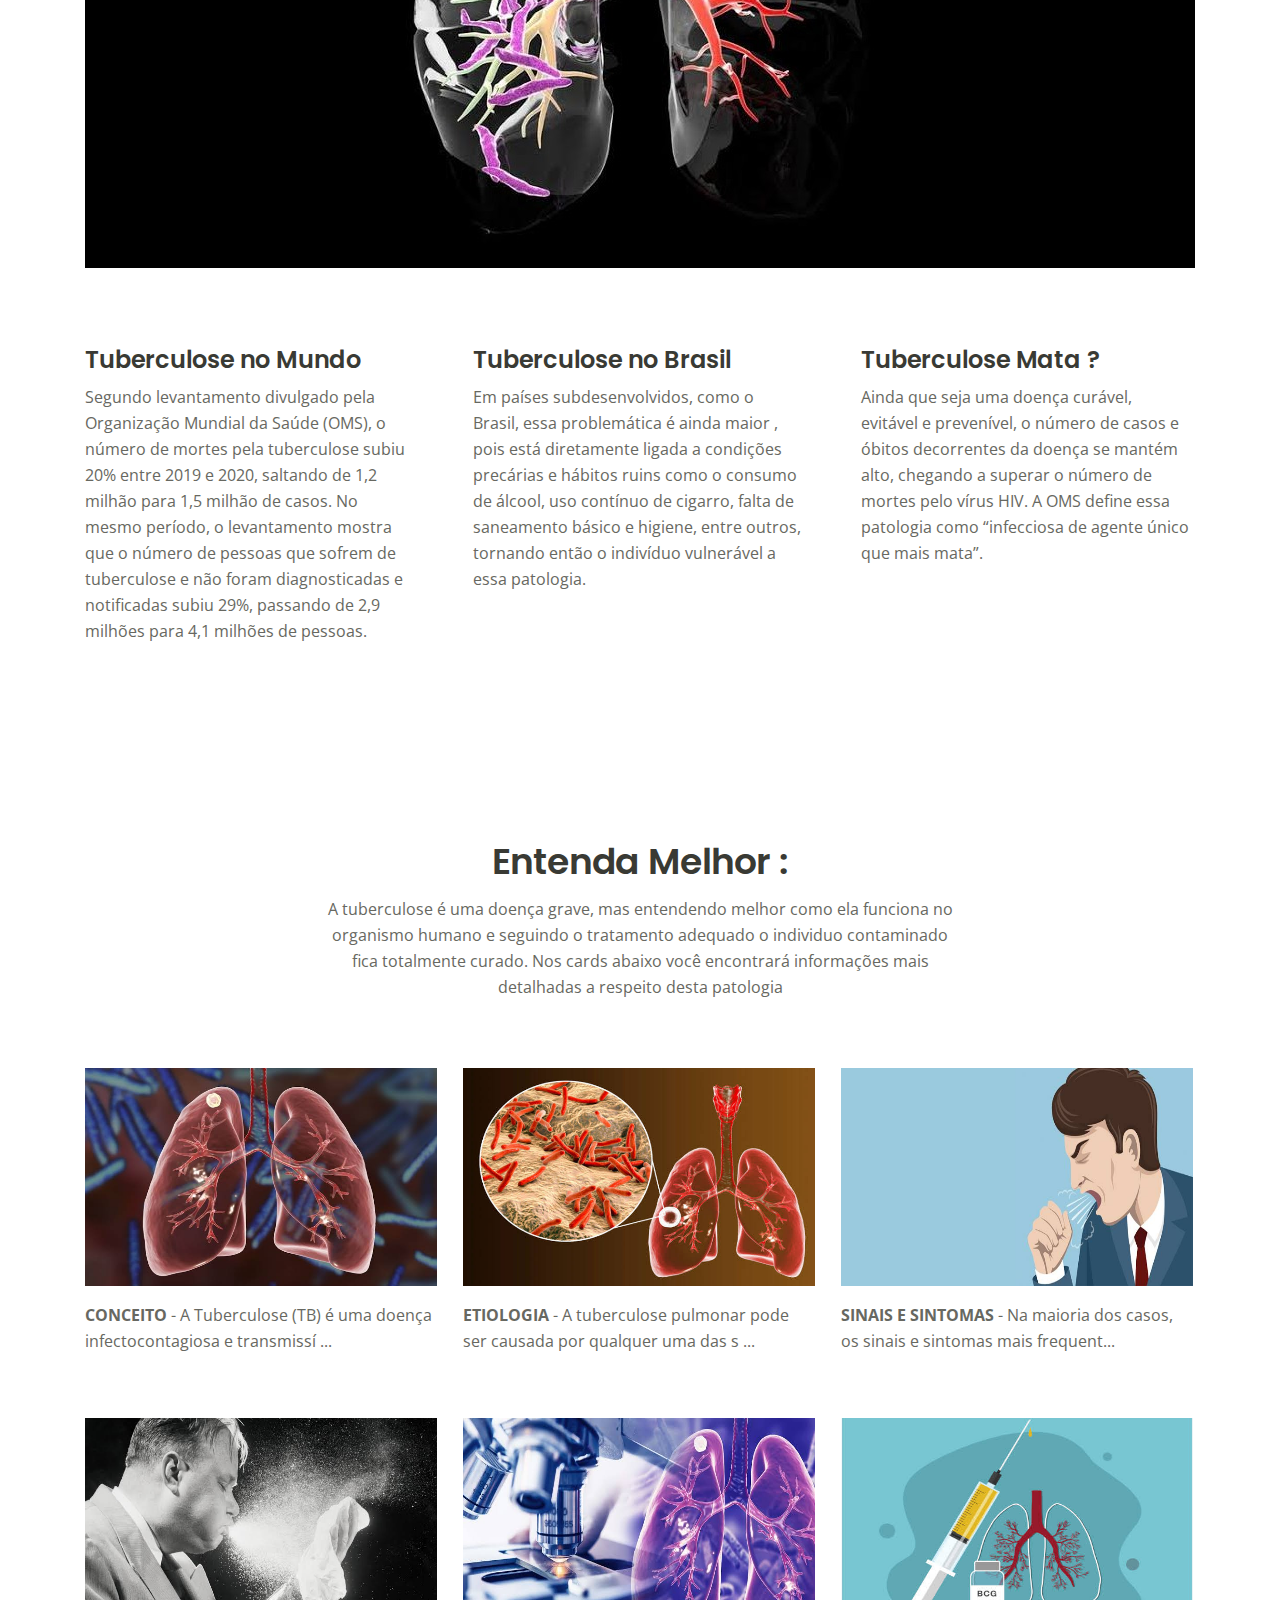
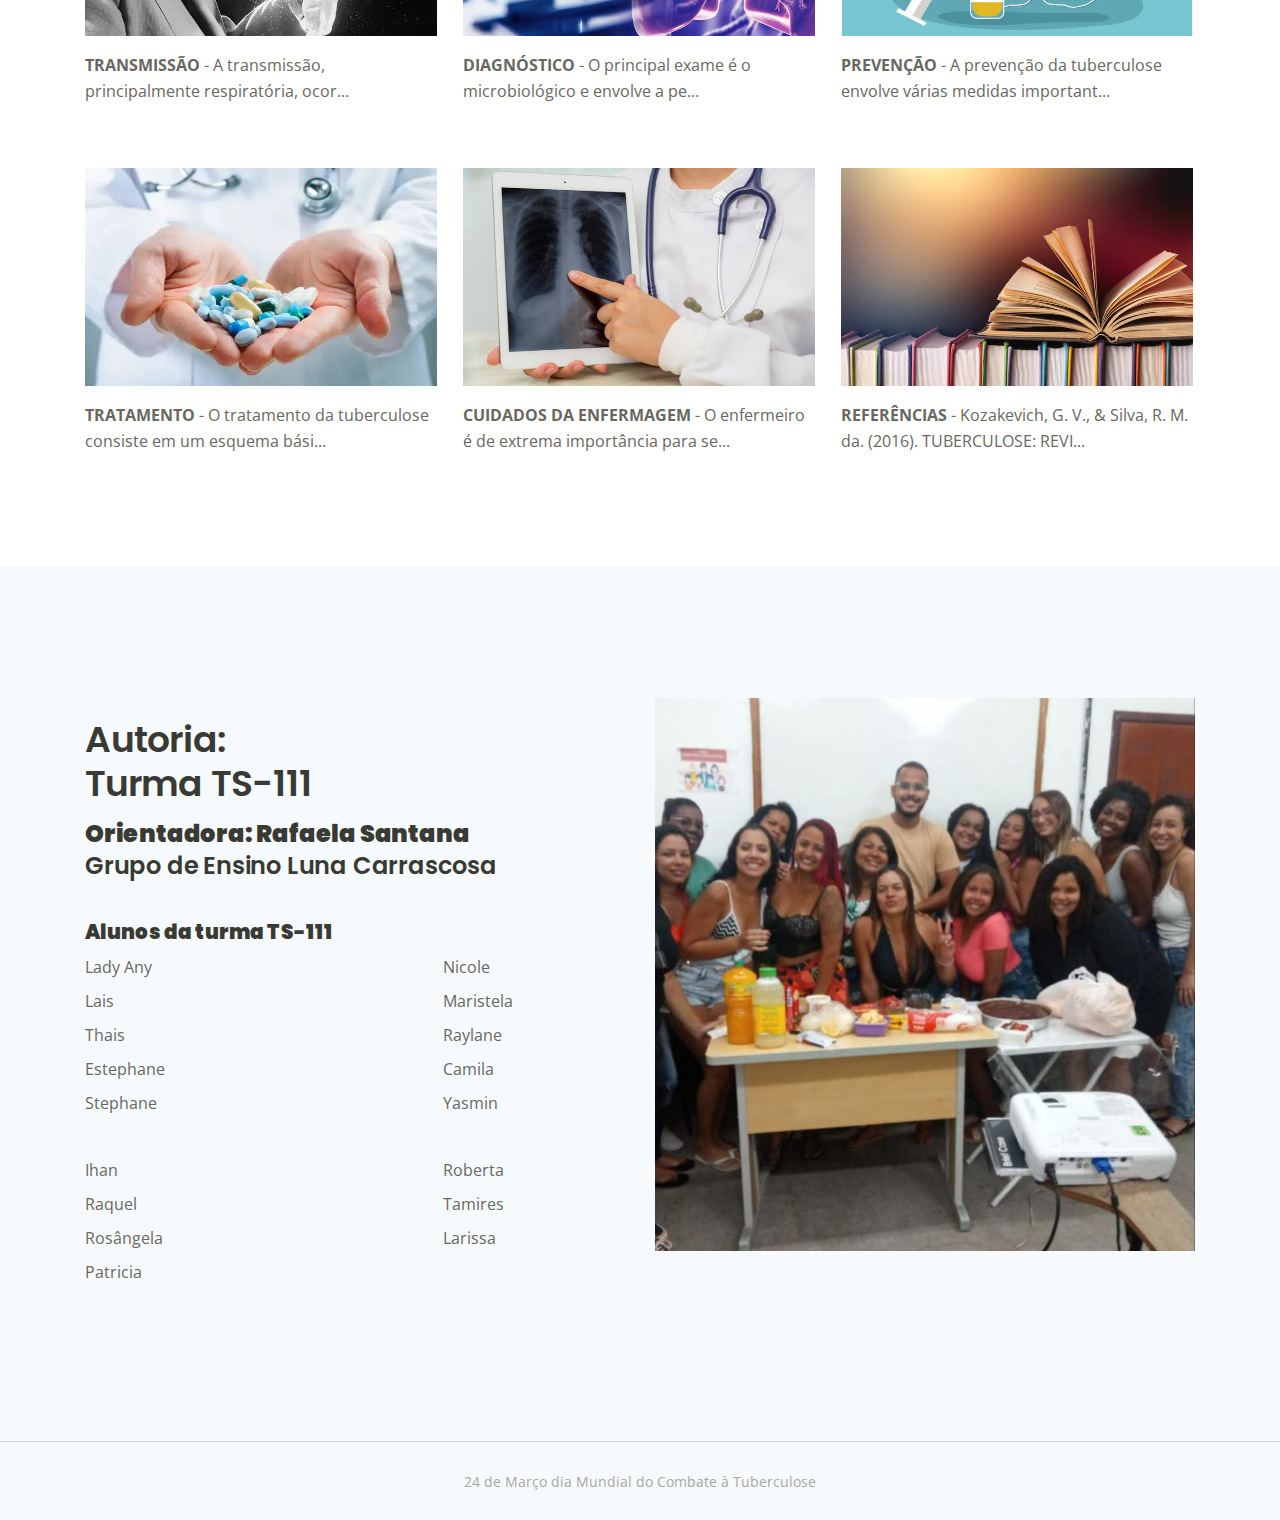
==== commit 38390c07: "afa" ====
--- a/index.html
+++ b/index.html
@@ -313,7 +313,7 @@
                                             
                                         <li>Roberta   </li>
                                         <li>Tamires   </li>
-                                        <li>Larissa Curso </li>
+                                        <li>Larissa</li>
                                         </div>
                                         </div>
 
